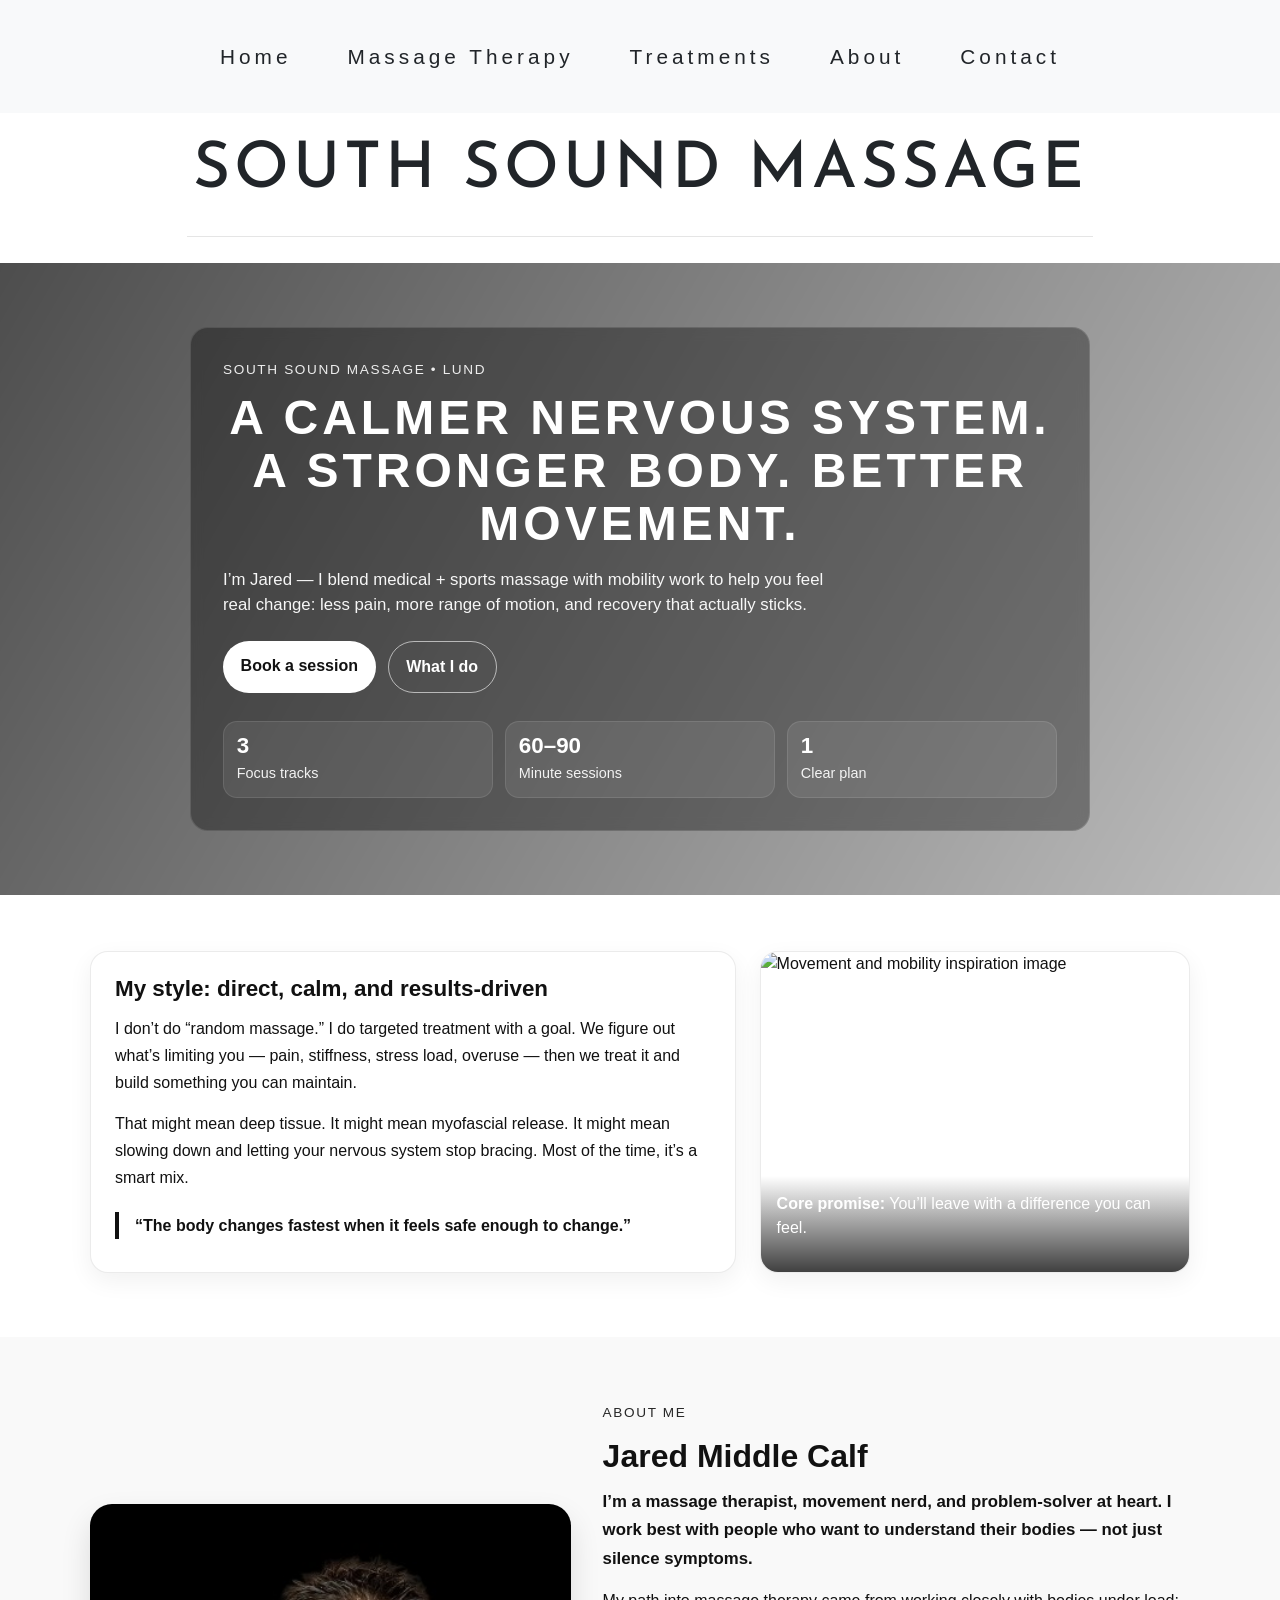
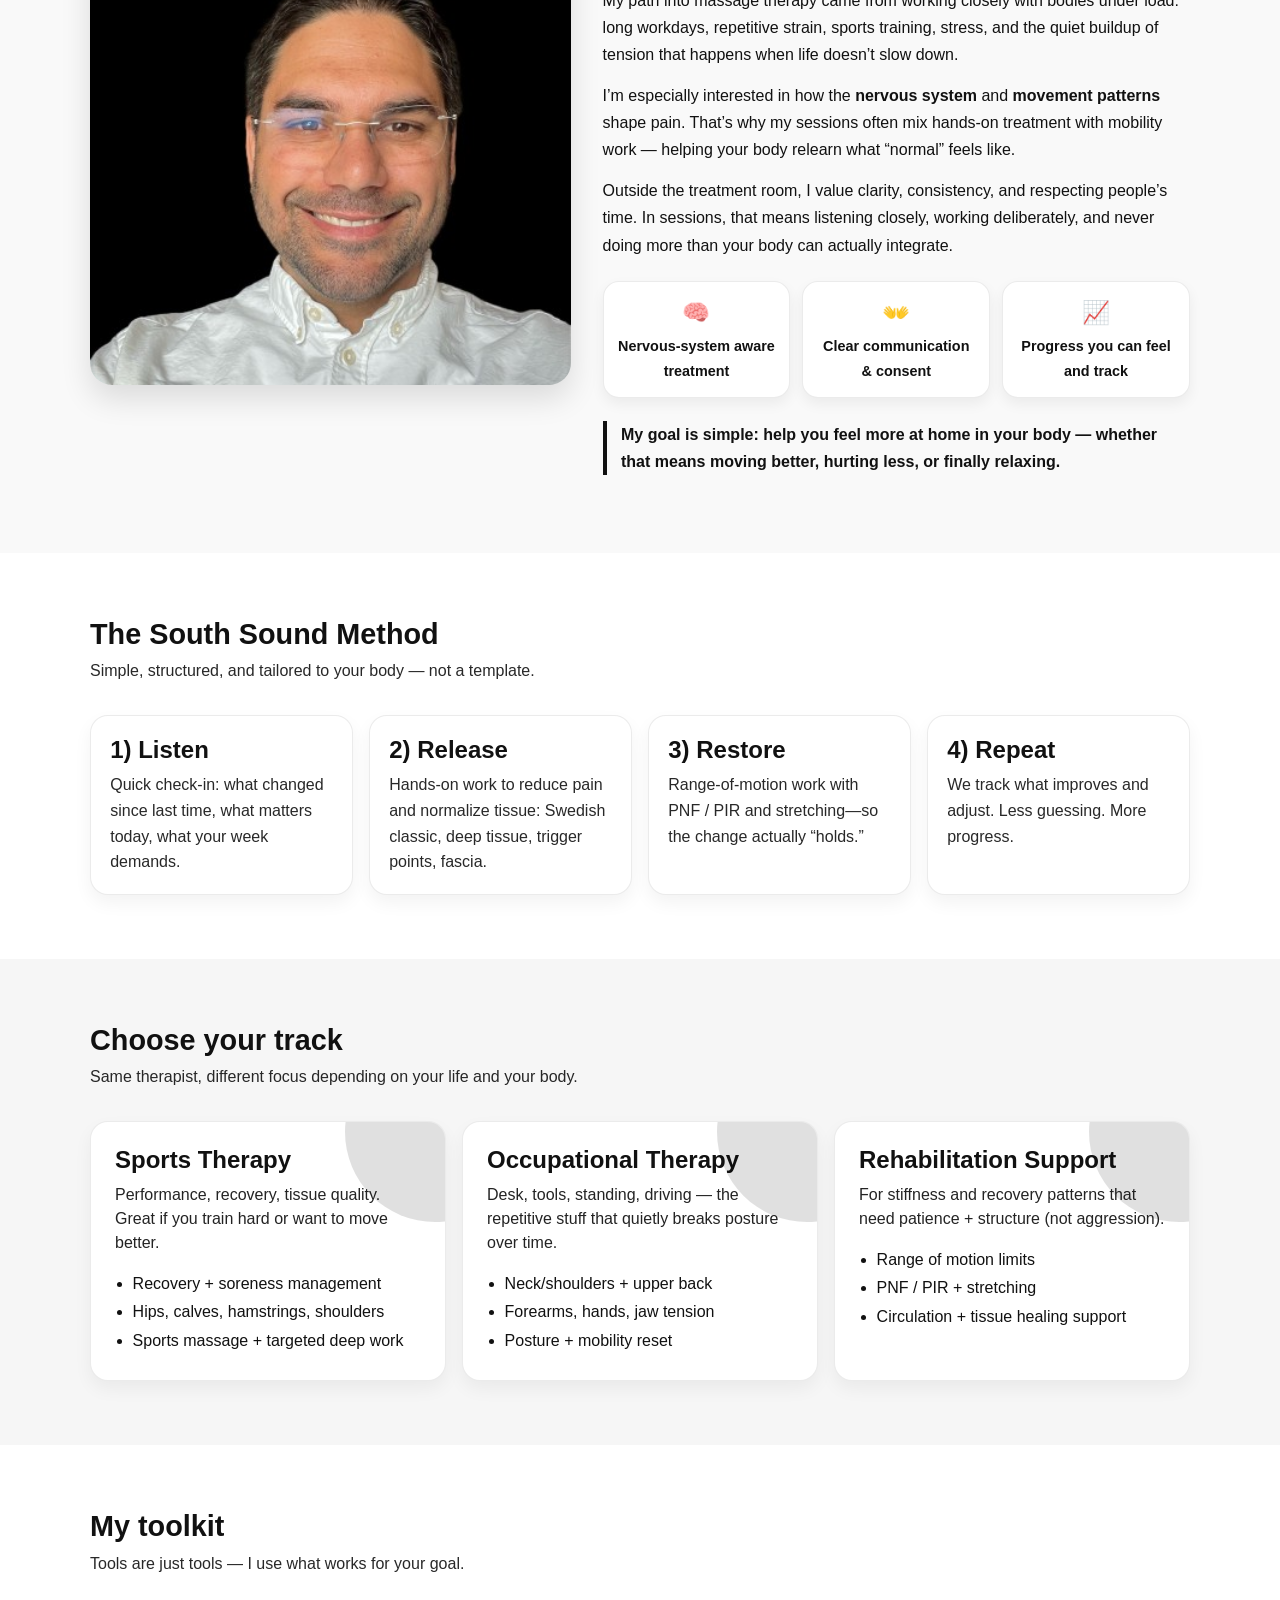
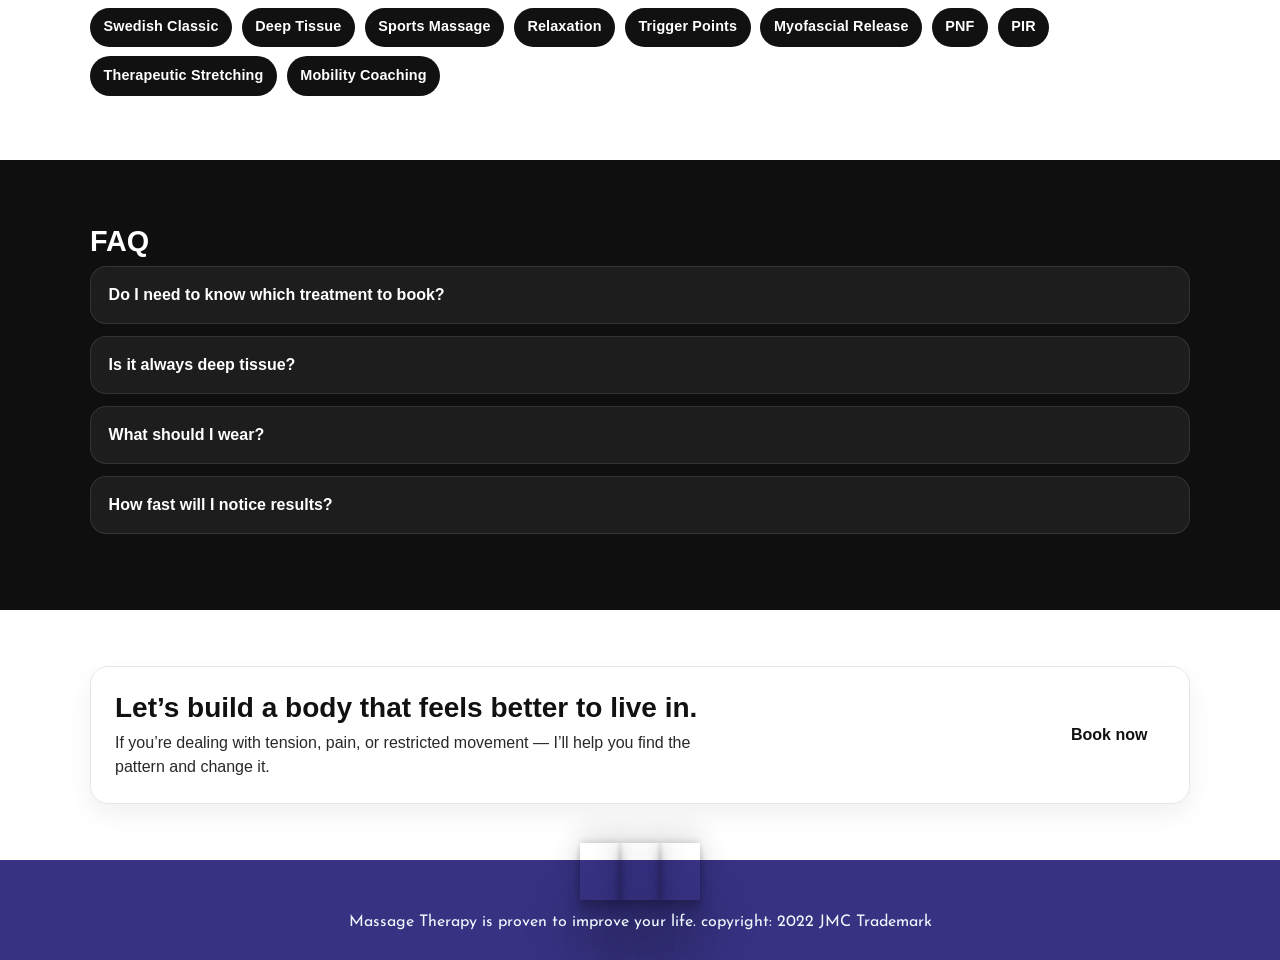
==== about.html @ 2d708f9a "about page update" ====
<!DOCTYPE html>
<html lang="en">
    <head>
        <meta charset="UTF-8" />
        <meta name="viewport" content="width=device-width, initial-scale=1.0" />
        <meta name="description" content="Massage Therapy for Solid Gym Massage" />
        <meta name="keyowrds" content="massage therapy, lund, massage, sports massage, southsoundmassage" />

        <title>About | South Sound Massage</title>

        <link rel="stylesheet" href="assets/css/style.css" />
        <!-- ✅ About page CSS (new) -->
        <link rel="stylesheet" href="assets/css/about.css" />

        <link rel="stylesheet" href="https://maxcdn.bootstrapcdn.com/bootstrap/4.0.0/css/bootstrap.min.css" 
        integrity="sha384-Gn5384xqQ1aoWXA+058RXPxPg6fy4IWvTNh0E263XmFcJlSAwiGgFAW/dAiS6JXm" 
        crossorigin="anonymous">

        <!-- Standard Favicon -->
        <link rel="icon" type="image/x-icon" href="assets/icon/favicon.ico">

        <!-- For PNG format -->
        <link rel="icon" type="image/png" sizes="16x16" href="path/to/favicon-16x16.png">
        <link rel="icon" type="image/png" sizes="32x32" href="path/to/favicon-32x32.png">
        <link rel="icon" type="image/png" sizes="96x96" href="path/to/favicon-96x96.png">

        <!-- Apple Touch Icon for iOS devices -->
        <link rel="apple-touch-icon" sizes="180x180" href="path/to/apple-touch-icon.png">
    </head>

    <body>
        <header>
            <!-- Bootstrap navbar -->
            <nav class="navbar navbar-expand-lg navbar-light bg-light">
                <button class="navbar-toggler" type="button" data-toggle="collapse" data-target="#navbarNav" 
                        aria-controls="navbarNav" aria-expanded="false" aria-label="Toggle navigation">
                    <span class="navbar-toggler-icon"></span>
                </button>
                <div class="collapse navbar-collapse justify-content-center" id="navbarNav">
                    <ul class="navbar-nav">
                        <li class="nav-item">
                            <a class="nav-link custom-font-size" href="index.html" aria-label="To the main page.">Home</a>
                        </li>
                        <li class="nav-item">
                            <a class="nav-link custom-font-size" href="massage-therapy.html" aria-label="Brief Definition of what Massage Therapy is.">Massage Therapy</a>
                        </li>
                        <li class="nav-item">
                            <a class="nav-link custom-font-size" href="treatments-header.html" aria-label="What types of Treatments">Treatments</a>
                        </li>
                        <li class="nav-item">
                            <a class="nav-link custom-font-size" href="about.html" aria-label="About South Sound Massage">About</a>
                        </li>
                        <li class="nav-item">
                            <a class="nav-link custom-font-size" href="contact.html" aria-label="Sign Up for a massage">Contact</a>
                        </li>
                    </ul>
                </div>
            </nav>

            <!--<a href="index.html" aria-label="Massage at Solid gym Logo with link to the main page.">-->
                <h1 id="logo">South Sound Massage</h1>
                <hr>
            </a>
        </header>

        <!-- ABOUT PAGE CONTENT (header + footer unchanged) -->
        <main class="about">

            <!-- HERO / INTRO -->
            <section class="about-hero">
                <div class="about-hero__bg" aria-hidden="true"></div>

                <div class="about-hero__content">
                    <p class="about-kicker">South Sound Massage • Lund</p>
                    <h2 class="about-title">A calmer nervous system. A stronger body. Better movement.</h2>
                    <p class="about-subtitle">
                        I’m Jared — I blend medical + sports massage with mobility work to help you feel real change:
                        less pain, more range of motion, and recovery that actually sticks.
                    </p>

                    <div class="about-hero__actions">
                        <a class="about-btn about-btn--primary" href="contact.html" aria-label="Book a massage">Book a session</a>
                        <a class="about-btn about-btn--ghost" href="massage-therapy.html" aria-label="Read about massage therapy">What I do</a>
                    </div>

                    <div class="about-stats" role="list" aria-label="Highlights">
                        <div class="about-stat" role="listitem">
                            <span class="about-stat__num">3</span>
                            <span class="about-stat__label">Focus tracks</span>
                        </div>
                        <div class="about-stat" role="listitem">
                            <span class="about-stat__num">60–90</span>
                            <span class="about-stat__label">Minute sessions</span>
                        </div>
                        <div class="about-stat" role="listitem">
                            <span class="about-stat__num">1</span>
                            <span class="about-stat__label">Clear plan</span>
                        </div>
                    </div>
                </div>
            </section>

            <!-- SECTION: STORY -->
            <section class="about-section about-section--story">
                <div class="about-container">
                    <div class="about-grid">
                        <div class="about-card about-card--story">
                            <h3>My style: direct, calm, and results-driven</h3>
                            <p>
                                I don’t do “random massage.” I do targeted treatment with a goal.
                                We figure out what’s limiting you — pain, stiffness, stress load, overuse —
                                then we treat it and build something you can maintain.
                            </p>
                            <p>
                                That might mean deep tissue. It might mean myofascial release. It might mean slowing down
                                and letting your nervous system stop bracing. Most of the time, it’s a smart mix.
                            </p>
                            <p class="about-quote">
                                “The body changes fastest when it feels safe enough to change.”
                            </p>
                        </div>

                        <div class="about-card about-card--image">
                            <img src="assets/images/movement3.jpg" alt="Movement and mobility inspiration image" />
                            <div class="about-card__overlay">
                                <p><strong>Core promise:</strong> You’ll leave with a difference you can feel.</p>
                            </div>
                        </div>
                    </div>
                </div>
            </section>

            <!-- ✅ SECTION: ABOUT JARED (ADDED) -->
            <section class="about-section about-section--jared">
                <div class="about-container">
                    <div class="jared">
                        <div class="jared-image">
                            <!-- Swap this for a real portrait when ready -->
                            <img src="assets/images/blckbackgroundJared.jpeg" alt="Portrait of Jared Middle Calf, massage therapist" />
                        </div>

                        <div class="jared-content">
                            <p class="about-kicker">About me</p>
                            <h3>Jared Middle Calf</h3>

                            <p class="jared-intro">
                                I’m a massage therapist, movement nerd, and problem-solver at heart.
                                I work best with people who want to understand their bodies — not just silence symptoms.
                            </p>

                            <p>
                                My path into massage therapy came from working closely with bodies under load:
                                long workdays, repetitive strain, sports training, stress, and the quiet buildup of tension
                                that happens when life doesn’t slow down.
                            </p>

                            <p>
                                I’m especially interested in how the <strong>nervous system</strong> and
                                <strong>movement patterns</strong> shape pain. That’s why my sessions often mix
                                hands-on treatment with mobility work — helping your body relearn what “normal” feels like.
                            </p>

                            <p>
                                Outside the treatment room, I value clarity, consistency, and respecting people’s time.
                                In sessions, that means listening closely, working deliberately, and never doing more
                                than your body can actually integrate.
                            </p>

                            <div class="jared-values">
                                <div class="jared-value">
                                    <span>🧠</span>
                                    <p>Nervous-system aware treatment</p>
                                </div>
                                <div class="jared-value">
                                    <span>👐</span>
                                    <p>Clear communication & consent</p>
                                </div>
                                <div class="jared-value">
                                    <span>📈</span>
                                    <p>Progress you can feel and track</p>
                                </div>
                            </div>

                            <p class="jared-signoff">
                                My goal is simple: help you feel more at home in your body —
                                whether that means moving better, hurting less, or finally relaxing.
                            </p>
                        </div>
                    </div>
                </div>
            </section>

            <!-- SECTION: THE METHOD (cards) -->
            <section class="about-section">
                <div class="about-container">
                    <h3 class="about-heading">The South Sound Method</h3>
                    <p class="about-lead">
                        Simple, structured, and tailored to your body — not a template.
                    </p>

                    <div class="method">
                        <article class="method-card">
                            <h4>1) Listen</h4>
                            <p>Quick check-in: what changed since last time, what matters today, what your week demands.</p>
                        </article>

                        <article class="method-card">
                            <h4>2) Release</h4>
                            <p>Hands-on work to reduce pain and normalize tissue: Swedish classic, deep tissue, trigger points, fascia.</p>
                        </article>

                        <article class="method-card">
                            <h4>3) Restore</h4>
                            <p>Range-of-motion work with PNF / PIR and stretching—so the change actually “holds.”</p>
                        </article>

                        <article class="method-card">
                            <h4>4) Repeat</h4>
                            <p>We track what improves and adjust. Less guessing. More progress.</p>
                        </article>
                    </div>
                </div>
            </section>

            <!-- SECTION: 3 TRACKS (creative split layout) -->
            <section class="about-section about-section--tracks">
                <div class="about-container">
                    <h3 class="about-heading">Choose your track</h3>
                    <p class="about-lead">Same therapist, different focus depending on your life and your body.</p>

                    <div class="tracks">
                        <article class="track track--sport">
                            <h4>Sports Therapy</h4>
                            <p>Performance, recovery, tissue quality. Great if you train hard or want to move better.</p>
                            <ul>
                                <li>Recovery + soreness management</li>
                                <li>Hips, calves, hamstrings, shoulders</li>
                                <li>Sports massage + targeted deep work</li>
                            </ul>
                        </article>

                        <article class="track track--work">
                            <h4>Occupational Therapy</h4>
                            <p>Desk, tools, standing, driving — the repetitive stuff that quietly breaks posture over time.</p>
                            <ul>
                                <li>Neck/shoulders + upper back</li>
                                <li>Forearms, hands, jaw tension</li>
                                <li>Posture + mobility reset</li>
                            </ul>
                        </article>

                        <article class="track track--rehab">
                            <h4>Rehabilitation Support</h4>
                            <p>For stiffness and recovery patterns that need patience + structure (not aggression).</p>
                            <ul>
                                <li>Range of motion limits</li>
                                <li>PNF / PIR + stretching</li>
                                <li>Circulation + tissue healing support</li>
                            </ul>
                        </article>
                    </div>
                </div>
            </section>

            <!-- SECTION: “TOOLBELT” (chips) -->
            <section class="about-section">
                <div class="about-container">
                    <h3 class="about-heading">My toolkit</h3>
                    <p class="about-lead">Tools are just tools — I use what works for your goal.</p>

                    <div class="chips" aria-label="Technique list">
                        <span class="chip">Swedish Classic</span>
                        <span class="chip">Deep Tissue</span>
                        <span class="chip">Sports Massage</span>
                        <span class="chip">Relaxation</span>
                        <span class="chip">Trigger Points</span>
                        <span class="chip">Myofascial Release</span>
                        <span class="chip">PNF</span>
                        <span class="chip">PIR</span>
                        <span class="chip">Therapeutic Stretching</span>
                        <span class="chip">Mobility Coaching</span>
                    </div>
                </div>
            </section>

            <!-- SECTION: FAQ (accordion-lite without JS) -->
            <section class="about-section about-section--faq">
                <div class="about-container">
                    <h3 class="about-heading">FAQ</h3>

                    <details class="faq">
                        <summary>Do I need to know which treatment to book?</summary>
                        <p>Nope. Book the time you want. We decide the style after a quick check-in.</p>
                    </details>

                    <details class="faq">
                        <summary>Is it always deep tissue?</summary>
                        <p>
                            Not at all. Sometimes deep work is perfect — other times it fights your nervous system.
                            I choose the level that creates change without leaving you wrecked.
                        </p>
                    </details>

                    <details class="faq">
                        <summary>What should I wear?</summary>
                        <p>
                            Wear what’s comfortable. For sports-focused sessions, flexible clothing can help if we do
                            movement work. Otherwise, we’ll adapt.
                        </p>
                    </details>

                    <details class="faq">
                        <summary>How fast will I notice results?</summary>
                        <p>
                            Many clients feel a difference after session one. Long-term patterns usually respond best
                            with a short series (weekly or every other week) then maintenance.
                        </p>
                    </details>
                </div>
            </section>

            <!-- CTA -->
            <section class="about-cta">
                <div class="about-container about-cta__inner">
                    <div>
                        <h3>Let’s build a body that feels better to live in.</h3>
                        <p>
                            If you’re dealing with tension, pain, or restricted movement — I’ll help you find the pattern
                            and change it.
                        </p>
                    </div>
                    <a class="about-btn about-btn--primary" href="contact.html" aria-label="Book a massage">Book now</a>
                </div>
            </section>

        </main>
        <!-- END ABOUT PAGE CONTENT -->

        <!-- footer will contain social media links -->
        <footer>
            <ul class="social-network-icons">
                <li>
                    <a href="https://www.facebook.com/SouthSoundMassage" target="_blank" rel="noopener" aria-label="Visit our Facebook page"><i class="fa-brands fa-facebook-square"></i></a>
                </li>
                <li>
                    <a href="contact.html" target="_blank" rel="noopener" aria-label="Visit our contact page"><i class="fa-solid fa-mobile"></i></a>
                </li>
                <li>
                    <a href="index.html" aria-label="To the main page."><i class="fa-solid fa-house"></i></a>
                </li>
            </ul>

            <div id="copyright">
                <p>
                   Massage Therapy is proven to improve your life. copyright: 2022 JMC Trademark
                </p>
            </div>
        </footer>

        <script type="text/javascript" src="assets/JS/app.js"></script>
        <!-- font awesome script -->
        <script src="https://kit.fontawesome.com/cd08493386.js" crossorigin="anonymous"></script>

        <!-- Bootstrap JavaScript, jQuery, and Popper.js -->
        <script src="https://code.jquery.com/jquery-3.2.1.slim.min.js" 
        integrity="sha384-KJ3o2DKtIkvYIK3UENzmM7KCkRr/rE9/Qpg6aAZGJwFDMVNA/GpGFF93hXpG5KkN" 
        crossorigin="anonymous"></script>
        <script src="https://cdnjs.cloudflare.com/ajax/libs/popper.js/1.11.0/umd/popper.min.js" 
        integrity="sha384-D9/mcJStnN7VF7vKNV6Tx6R8TFs9kZk5g60Fuj2jvXvw+gtpGfl7mfW8PBBVbPp7" 
        crossorigin="anonymous"></script>
        <script src="https://maxcdn.bootstrapcdn.com/bootstrap/4.0.0/js/bootstrap.min.js" 
        integrity="sha384-JZR6Spejh4U02d8jOt6vLEHfe/JQGiRRSQQxSfFWpi1MquVdAyjUar5+76PVCmYl" 
        crossorigin="anonymous"></script>
    </body>
</html>
---- assets/css/style.css ----
@import url("https://fonts.googleapis.com/css2?family=Cardo&family=Josefin+Sans&display=swap");

* {
    margin: 0;
    padding: 0;
    border: none;
}

html,
body {
    height: 100%;
}

a {
    text-decoration: none;
    color: #2b2a2a;
}

/* Main Navbar Styling */
#nav,
.navbar-nav {
    font-size: 1.3rem !important; /* Larger font size for nav links */
    letter-spacing: 4px !important;
    margin: 5px auto !important;
    text-align: center !important;
}

#nav li,
.navbar-nav .nav-item {
    display: inline-block !important;
    padding: 20px !important;
    position: relative !important;
}

#nav a,
.navbar-nav .nav-link {
    text-decoration: none !important; /* Remove underline */
    color: inherit !important; /* Ensure links inherit the default color */
    transition: color 0.3s ease, transform 0.3s ease !important; /* Adds smooth hover effect */
}

/* Hover Effect */
#nav a:hover,
.navbar-nav .nav-link:hover {
    color: #fecb67 !important; /* Change text color on hover */
    transform: scale(1.178) !important; /* Increase size slightly on hover */
    text-decoration: none;
}

/* Center Navbar Items */
.navbar-nav {
    display: flex !important;
    justify-content: center !important; /* Center nav items horizontally */
}


/* Hover Effect */
#nav a:hover {
    color: #0051ff; /* Change text color on hover */
    transform: scale(1.1); /* Increase size slightly on hover */
    text-decoration: none !important;
}

/* Bootstrap Overrides */
.navbar-nav {
    text-align: center;
    justify-content: center; /* Center nav items horizontally */
}



img {
    max-width: 100%;
    max-height: 100%;
    display: block;
    box-shadow: rgba(0, 0, 0, 0.25) 0px 54px 55px, rgba(0, 0, 0, 0.12) 0px -12px 30px, rgba(0, 0, 0, 0.12) 0px 4px 6px, rgba(0, 0, 0, 0.17) 0px 12px 13px, rgba(0, 0, 0, 0.09) 0px -3px 5px;
}

body {
    font-family: "Josefin Sans", sans-serif;
    font-weight: 400;
    color: #3a3a3a;
}

/*heading and logo*/

header {
    width: 100%;
}

h1 {
    font-family: "Josefin Sans", sans-serif;
    text-transform: uppercase;
    letter-spacing: 4px;
    color: #2b2a2a;
    font-size: 1rem;
}

h2 {
    font-family: "Josefin Sans", sans-serif;
    font-size: 2rem;
    text-decoration: underline;
    text-transform: uppercase;
    letter-spacing: 4px;
    color: #ffffff;
    text-align: center;
    text-decoration: none;
}

#logo {
    font-family: "Josefin Sans", sans-serif;
    text-align: center;
    font-size: 4rem;
    padding: 10px;
    margin: 10px;
    text-decoration: none;
}

.active {
    border-bottom: 2px solid #1a237e;
}
/* Hero Image */

.hero-image {
    width: 100%;
    margin: 0 auto;
    max-width: 100%;
    max-height: 100%;
    display: block;
    transition: transform 1600ms ease-in-out;
    box-shadow: rgba(0, 0, 0, 0.25) 0px 54px 55px, rgba(0, 0, 0, 0.12) 0px -12px 30px, rgba(0, 0, 0, 0.12) 0px 4px 6px, rgba(0, 0, 0, 0.17) 0px 12px 13px, rgba(0, 0, 0, 0.09) 0px -3px 5px;
}

.hero-image:hover {
    transform: scale(1.1); /* Slightly zoom in */
}

/*massaage Therapy Section */

#massage-therapy {
    margin: 0 auto;
    padding: 40px 0;
    width: 90%;
    text-align: center;
}

#massage-therapy>h2 {
    font-size: 1.5rem;
    padding: 10px;
    text-decoration: none;
}

#massage-therapy>p {
    font-family: "Josefin Sans", sans-serif;
    font-size: 1.2rem;
}

hr {
    border-top: 2px solid;
    width: 70%;
    margin: auto;
    padding: 5px;
}

/* divider image*/

#divider {
    background: url("../images/resizedmalemassage.jpeg") no-repeat center center;
    box-shadow: rgba(0, 0, 0, 0.25) 0px 54px 55px, rgba(0, 0, 0, 0.12) 0px -12px 30px, rgba(0, 0, 0, 0.12) 0px 4px 6px, rgba(0, 0, 0, 0.17) 0px 12px 13px, rgba(0, 0, 0, 0.09) 0px -3px 5px;
    height: 480px;
    width: 100%;
    background-size: cover; /* Ensure the background image covers the section */
    position: relative;
    display: flex;
    justify-content: center; /* Center content horizontally */
    align-items: center; /* Center content vertically */
    transition: transform 0.5s ease; /* Add transition for smooth effect */
    
}

#additional-information {
    height: 300px;
    color: black;
    font-size: 1.6rem;
}

#additional-information:active {
    color: black;
}

#cover-text {
    font-family: "Josefin Sans", sans-serif;
    font-size: 1.5rem; /* Increased font size for better visibility */
    font-weight: 600;
    letter-spacing: 1px;
    text-align: center;
    width: 80%; /* Set a width that allows the text to breathe */
    max-width: 600px; /* Limit max width for larger screens */
    background-color: rgba(0, 0, 0, 0.5); /* Dark transparent background */
    color: rgb(255, 255, 255); /* White text color for contrast */
    padding: 20px;
    border-radius: 5px; /* Slightly rounded corners */
    position: relative;
    overflow: hidden; /* Hide overflow */
    transition: opacity 0.5s ease-in-out; /* Add transition for opacity */
}

.additional-info {
    display: none; /* Hide additional info by default */
}

#cover-text:hover {
    opacity: 70; /* Fade out the cover text */
    z-index: 10;
}

#cover-text:hover .additional-info {
    display: block; /* Show additional info on hover */
    opacity: 1; /* Ensure the additional info is fully visible */
    animation: fadeIn 1s ease-in-out; /* Optional: Add a fade-in effect */
}

@keyframes fadeIn {
    from {
        opacity: 0;
    }
    to {
        opacity: 1;
    }
}

/* Ensure h2 is visible and styled correctly */
#cover-text h2 {
    margin-bottom: 10px;
}

/* Optionally adjust the hover effect for the h2 */
#cover-text:hover h2 {
    display: none; /* Hide the h2 on hover */
}


#cover-text ul {
    list-style-type: none; /* Remove default list styling */
    padding: 0; /* Remove padding */
}

#cover-text ul li {
    padding: 5px;
    font-size: 1rem; /* Adjust size for list items */
    margin: 5px 0; /* Space out list items */
}

/*treatment section*/

.therapy-title {
    text-align: center;
    font-size: 3rem;

}
.treatments-item .therapy-title {
    white-space: nowrap; /* Prevent wrapping */
    overflow: hidden;
    text-overflow: ellipsis; /* Optional: Adds ellipsis for overflow */
    font-size: 2rem; /* Default font size for larger screens */
    text-align: center;
    margin-bottom: 10px;
}

#treatments-header {
    width: 100%;
    font-size: 3rem;
    text-align: center;
    margin-top: 60px;
    padding: 1%;
    color: rgb(0, 0, 0); /* White text color for contrast */
    font-family: "Josefin Sans";
}

#treatments {
    display: flex;
    flex-direction: row;
    justify-content: space-between;
    text-align: left;
    font-family: "Cardo", sans-serif;
    padding: 20px;
    flex-wrap: wrap; /* Allow wrapping for smaller screens */
    
}

.treatments-item {
    margin: 20px;
    flex: 1 1 30%; /* Allow items to take up 30% of available space and wrap */
    min-width: 250px; /* Minimum width to maintain consistency */
    max-width: 33%; /* Max width for larger screens */
    display: flex;
    flex-direction: column;
    justify-content: space-between;

}

.treatments-item>p {
    font-size: 1rem;
}

.treatments-item li {
    font-size: 1rem;
}

.treatments-item ul {
    font-size: 1rem;
}

.treatment-images {
    margin-top: 15px;
    display: flex;
    flex-wrap: wrap;
    gap: 0;
    background-color: #a24949;
    width: 275px !important;
    height: 175px !important;
}

.treatment-images img {
    margin-top: 15px;
    display: block !important;
    width: 275px !important;
    height: 275px !important;
    padding: 0 !important;
    margin: 0 !important;
    border: 0 !important;
    object-fit: fit;
    box-shadow: rgba(0, 0, 0, 0.25) 0px 54px 55px, rgba(0, 0, 0, 0.12) 0px -12px 30px, rgba(0, 0, 0, 0.12) 0px 4px 6px, rgba(0, 0, 0, 0.17) 0px 12px 13px, rgba(0, 0, 0, 0.09) 0px -3px 5px;
}
/*footer*/
footer {
    width: 100%;
    background-color: rgb(55, 50, 129);
}

#copyright {
    color: aliceblue;
    font-family: "Josefin sans", Arial, Helvetica, sans-serif;
    text-align: center;
    padding: 10px;
}

/*social-network-icons*/

.social-network-icons {
    text-align: center;
}

.social-network-icons li {
    display: inline;
    list-style: none;
    transition: transform 1600ms ease-in-out;
}

.social-network-icons li:hover {
    list-style: none;
    opacity: 0.8;
    text-decoration: none;
    border-bottom: 0;
    transform: scale(1.1); /* Slightly zoom in */
}

.social-network-icons i {
    font-size: 1rem;
    color: #ffff;
    padding: 20px;
    box-shadow: rgba(0, 0, 0, 0.25) 0px 54px 55px, rgba(0, 0, 0, 0.12) 0px -12px 30px, rgba(0, 0, 0, 0.12) 0px 4px 6px, rgba(0, 0, 0, 0.17) 0px 12px 13px, rgba(0, 0, 0, 0.09) 0px -3px 5px;
    
}
/* Sign-Up here Form */

/*form top image*/
#form-top-image {
    width: 90%;
    margin: 0 auto;
    max-width: 100%;
    max-height: 100%;
    display: block;
}

/*input[type="text"],
.input-field {
    width: 100%;
    max-width: 100%;
    padding: 12px 20px;
    margin: 8px 0;
    border: 1px solid #ccc;
    border-radius: 4px;
    box-sizing: border-box;
    box-shadow: 5px 10px #888888;
    display: block;
}*/

#form-container {
    width: 50%;
    margin: 0 auto;
    margin-top: 90px;
    border-radius: 10px;
    margin-top: 20px;
    margin-bottom: 20px;
    box-shadow: rgba(50, 50, 93, 0.25) 0px 30px 60px -12px inset, rgba(0, 0, 0, 0.3) 0px 18px 36px -18px inset;
    padding: 60px;
    
}

.contact-form>h2 {
    font-family: Cardo, sans-serif;
    text-decoration: underline;
    text-align: center;
    font-size: 2rem;
    padding: 20px;
}

.contact-form p {
    font-family: Cardo, sans-serif;
    font-size: 1.3rem;
    text-align: center;
}
/* Styling for the contact info section */
.contact-info {
    padding: 20px;
    border-radius: 8px; /* Rounded corners */
    box-shadow: 0px 4px 10px rgba(0, 0, 0, 0.1); /* Light shadow for depth */
    width: 100%;
    max-width: 600px; /* Limit width for better layout */
    margin: 20px auto; /* Center the section */
    text-align: center;
}

.contact-info h4 {
    font-family: "Josefin Sans", sans-serif;
    font-size: 1.6rem;
    text-transform: uppercase;
    text-align: center;
    color: #333;
    margin-bottom: 20px;
    letter-spacing: 2px; /* Space out letters for a clean look */
}

.contact-info ul {
    list-style-type: none; /* Remove bullet points */
    padding: 0;
    margin: 0;
}

.contact-info ul li {
    font-size: 1.1rem;
    line-height: 1.6;
    color: #555; /* Darker text color for readability */
    margin-bottom: 10px;
}

.contact-info a {
    color: #0051ff; /* Blue color for email link */
    text-decoration: none; /* Remove underline */
    transition: color 0.3s ease;
}

.contact-info :hover {
    color: #0033cc; /* Darker blue on hover */
}

/*.input-field:active {
    background-color: #534bae;
    color: black;
}

input[type="submit"] {
    padding: 12px 40px;
    margin-top: 10px;
    outline: none;
    color: #2b2a2a;
    font-size: 15px;
    border-radius: 8px;
    text-align: center;
    position: relative;
    overflow: hidden;
    cursor: pointer;
    box-shadow: 5px 10px #888888;
}*/

/* map*/

.mapouter {
    position: relative;
    text-align: center;
    height: 150px;
    width: 100%;
}

#gmap {
    width: 100%;

}

.gmap_canvas {
    overflow: hidden;
    background: none !important;
    height: 150px;
    width: 100%;
    margin: auto;
}
/* Custom styles for the Google Form iframe */
.google-form-container {
    text-align: center; /* Centers the form */
    margin-top: 20px;    /* Adds space above the iframe */
    margin-bottom: 5px; /* Adds space below the iframe */
}

/* Make sure the iframe is responsive and fits well */
.google-form-container iframe {
    width: 100%;    /* Make it responsive */
    max-width: 640px; /* Limit the max width */
    height: 1165px;   /* Adjust height if necessary */
    border: none;    /* Remove default border */
}

/* Media Queries for screens under 1200px*/

@media screen and (max-width: 1200px) {
    #divider {
        height: 300px;
    }
}

/* Media Queries for screens under 950px*/

@media screen and (max-width: 950px) {
    #nav {
        clear: left;
    }

    #divider {
        height: 300px;
    }

    #form-container {
        padding: 10px;
        width: 80%;
    }

}

/* Media Queries for screens under 850px*/

@media screen and (max-width: 850px) {
    #logo {
        clear: both;
        padding: 20px;
        margin: 5px;

        font-size: 2rem;
    }

    #treatments {
        justify-content: space-between;
        display: flex;
        justify-content: center;
        flex-direction: column;
        margin: 10px;
    }

    #divider {
        height: 325px;
    }

}

/* Media Queries for screens under 600px*/

@media screen and (max-width: 600px) {
    #form-container {
        padding: 10px;
        width: 90%;
    }

    #logo {
        clear: both;
        padding: 20px;
        margin-top: 5px;
        font-size: 1.5rem;
    }

    #cover-text {
        align-self: center;
        top: 10px;
    }

    #divider {
        height: 325px;
    }

    .treatment-images {
        margin-top: 25px;
    }
    .circle-container {
        height: 15vh; /* Full viewport height for centering */
    }
}

/* Media Queries for screens under 430px*/

@media screen and (max-width: 430px) {
    #form-container {
        padding: 10px;
        width: 90%;
    }

    #divider {
        height: 150px;
    }

    #logo {
        clear: both;
        padding: 20px;
        margin-top: 5px;
        font-size: 1.5rem;
        float: left;
    }

    #cover-text {
       background-color: #2b2a2a;
    }

    #nav {
        font-size: 1rem;
    }

    .treatment-images {
        width: 80vw;
        text-align: center;
    }

    #treatments {
        padding: 20px 5px 20px 5px;
    }
}

/* For responsiveness, at screen sizes below 850px, stack the images vertically */
@media screen and (max-width: 850px) {
    #treatments {
        flex-direction: column;
        justify-content: center;
        align-items: center;
    }

    .treatments-item {
        max-width: 100%; /* Ensure full width for smaller screens */
        margin: 10px 0 4 2;
    }
}

@media screen and (max-width: 600px) {
    #cover-text {
        font-size: 1.2rem; /* Smaller font size for smaller screens */
        width: 90%; /* Make it wider on smaller screens */
    }

    #cover-text h2 {
        font-size: 1.5rem; /* Smaller heading */
    }
}

@media (max-width: 768px) {
    .treatments-item .therapy-title {
        font-size: 1.75rem; /* Slightly smaller font size on medium screens */
    }
}

@media (max-width: 480px) {
    .treatments-item .therapy-title {
        font-size: 1.5rem; /* Further reduce font size on small screens */
    }
}

@media (max-width: 320px) {
    .treatments-item .therapy-title {
        font-size: 1.25rem; /* Smallest font size for very small screens */
    }
}

/* Responsive adjustments */
@media (max-width: 768px) {
    .contact-info {
        padding: 15px; /* Reduce padding for smaller screens */
        max-width: 90%; /* Allow more space on smaller screens */
    }

    .contact-info h4 {
        font-size: 1.4rem; /* Slightly smaller heading */
    }

    .contact-info ul li {
        font-size: 1rem; /* Slightly smaller text for readability */
    }
    .circle-container {
        height: 15vh; /* Full viewport height for centering */
    }
}

@media (max-width: 480px) {
    .contact-info {
        padding: 10px; /* Further reduce padding for very small screens */
        max-width: 95%; /* Max width of 95% on very small screens */
    }

    .contact-info h4 {
        font-size: 1.2rem; /* Make heading even smaller */
    }

    .contact-info ul li {
        font-size: 0.9rem; /* Reduce list item font size */
    }

    .contact-info a {
        font-size: 0.9rem; /* Make the email link slightly smaller */
    }
    .circle-container {
        height: 15vh; /* Full viewport height for centering */
    }
}

/*Circle div*/

.circle-container {
    display: flex;
    justify-content: center;
    align-items: center;
    width: 100%;
    display: flex;
    flex: column;
    margin-top: 10%;
}

.circle-container-text {
    font-size: 5vw; /* Responsive font size */
    text-align: center;
    color: #281f1f;
}

.circle {
    width: 25vw;
    height: 25vw;
    max-width: 400px;
    max-height: 400px;
    background: linear-gradient(#f00202 0%, #bd0404 10%, #7d0404 50%, #4a0202 100%);
    border-radius: 50%;
    display: flex;
    justify-content: center;
    align-items: center;
    position: relative;
    color: #ffffff;
    font-size: 1.5vw;
}

.circle::before {
    content: "";
    width: 90%;
    height: 90%;
    background: linear-gradient(#f06060 0%, #a30505 60%, #4d0202 100%);
    border-radius: 50%;
    filter: blur(5px);
    position: absolute;
    z-index: -1;
}

.circle::after {
    content: '';
    position: absolute;
    width: 100%;
    height: 60px;
    background: rgba(0, 0, 0, 0.6);
    bottom: -30px;
    filter: blur(10px);
    z-index: -2;
}
@media (max-width: 400px) {
    .circle-container {
        display: absolut;
    }
}
/*about

/* ===========================
   About Page (assets/css/about.css)
   Keep header/footer styling in your main style.css
   =========================== */

.about {
  font-family: inherit;
  color: #111;
}

/* Containers */
.about-container {
  width: min(1100px, 92%);
  margin: 0 auto;
}

/* Hero */
.about-hero {
  position: relative;
  overflow: hidden;
  min-height: 70vh;
  display: grid;
  place-items: center;
  padding: 4rem 0;
}

.about-hero__bg {
  position: absolute;
  inset: 0;
  background:
    linear-gradient(120deg, rgba(0,0,0,0.70), rgba(0,0,0,0.25)),
    url("../images/movement3.jpg") center/cover no-repeat;
  filter: saturate(1.1);
  transform: scale(1.02);
}

.about-hero__content {
  position: relative;
  width: min(900px, 92%);
  color: #fff;
  text-align: left;
  padding: 2rem;
  border-radius: 18px;
  background: rgba(0,0,0,0.35);
  backdrop-filter: blur(6px);
  border: 1px solid rgba(255,255,255,0.12);
}

.about-kicker {
  letter-spacing: 0.12em;
  text-transform: uppercase;
  font-size: 0.85rem;
  margin: 0 0 0.75rem;
  opacity: 0.9;
}

.about-title {
  font-size: clamp(2rem, 4vw, 3rem);
  margin: 0 0 1rem;
  line-height: 1.1;
  font-weight: 800;
}

.about-subtitle {
  font-size: 1.05rem;
  max-width: 65ch;
  margin: 0 0 1.5rem;
  opacity: 0.95;
}

.about-hero__actions {
  display: flex;
  flex-wrap: wrap;
  gap: 0.75rem;
  margin-bottom: 1.75rem;
}

.about-btn {
  display: inline-block;
  padding: 0.8rem 1.1rem;
  border-radius: 999px;
  text-decoration: none;
  font-weight: 700;
  transition: transform 140ms ease, opacity 140ms ease;
}

.about-btn:hover { transform: translateY(-1px); opacity: 0.95; }

.about-btn--primary {
  background: #fff;
  color: #111;
}

.about-btn--ghost {
  border: 1px solid rgba(255,255,255,0.6);
  color: #fff;
}

/* Stats */
.about-stats {
  display: grid;
  grid-template-columns: repeat(3, minmax(0, 1fr));
  gap: 0.75rem;
}

.about-stat {
  border-radius: 14px;
  padding: 0.8rem;
  background: rgba(255,255,255,0.08);
  border: 1px solid rgba(255,255,255,0.10);
}

.about-stat__num {
  display: block;
  font-size: 1.4rem;
  font-weight: 900;
  line-height: 1;
}

.about-stat__label {
  display: block;
  margin-top: 0.35rem;
  font-size: 0.9rem;
  opacity: 0.92;
}

/* Sections */
.about-section {
  padding: 4rem 0;
}

.about-section--story {
  padding-top: 3.5rem;
}

.about-section--tracks {
  background: #f6f6f6;
}

.about-section--faq {
  background: #0f0f10;
  color: #fff;
}

.about-heading {
  font-size: 1.8rem;
  font-weight: 900;
  margin: 0 0 0.5rem;
}

.about-lead {
  margin: 0 0 2rem;
  max-width: 75ch;
  opacity: 0.9;
}

/* Grid story */
.about-grid {
  display: grid;
  grid-template-columns: 1.2fr 0.8fr;
  gap: 1.5rem;
  align-items: stretch;
}

.about-card {
  border-radius: 18px;
  overflow: hidden;
  background: #fff;
  border: 1px solid rgba(0,0,0,0.08);
  box-shadow: 0 8px 24px rgba(0,0,0,0.06);
}

.about-card--story {
  padding: 1.5rem 1.5rem 1.2rem;
}

.about-card--story h3 {
  font-size: 1.4rem;
  font-weight: 900;
  margin: 0 0 0.75rem;
}

.about-card--story p {
  margin: 0 0 0.85rem;
  line-height: 1.7;
}

.about-quote {
  margin-top: 1.25rem !important;
  padding-left: 1rem;
  border-left: 4px solid #111;
  font-weight: 800;
}

.about-card--image {
  position: relative;
}

.about-card--image img {
  width: 100%;
  height: 100%;
  object-fit: cover;
  display: block;
}

.about-card__overlay {
  position: absolute;
  left: 0;
  right: 0;
  bottom: 0;
  padding: 1rem;
  background: linear-gradient(to top, rgba(0,0,0,0.75), rgba(0,0,0,0));
  color: #fff;
}

/* ===========================
   About Jared Section (ADDED)
   =========================== */

.about-section--jared {
  background: #f9f9f9;
}

.jared {
  display: grid;
  grid-template-columns: 0.9fr 1.1fr;
  gap: 2rem;
  align-items: center;
}

.jared-image {
  border-radius: 22px;
  overflow: hidden;
  box-shadow: 0 14px 30px rgba(0,0,0,0.12);
  background: #eaeaea;
  min-height: 360px; /* gives nice height even with placeholder */
}

.jared-image img {
  width: 100%;
  height: 100%;
  object-fit: cover;
  display: block;
}

.jared-content h3 {
  font-size: 2rem;
  font-weight: 900;
  margin: 0 0 0.75rem;
}

.jared-intro {
  font-size: 1.05rem;
  font-weight: 600;
  margin-bottom: 1rem;
}

.jared-content p {
  line-height: 1.7;
  margin-bottom: 0.85rem;
}

.jared-values {
  display: grid;
  grid-template-columns: repeat(3, minmax(0, 1fr));
  gap: 0.75rem;
  margin: 1.4rem 0;
}

.jared-value {
  background: #fff;
  border-radius: 16px;
  padding: 0.9rem;
  text-align: center;
  border: 1px solid rgba(0,0,0,0.08);
  box-shadow: 0 6px 14px rgba(0,0,0,0.06);
}

.jared-value span {
  font-size: 1.4rem;
  display: block;
  margin-bottom: 0.25rem;
}

.jared-value p {
  margin: 0;
  font-size: 0.9rem;
  font-weight: 700;
}

.jared-signoff {
  margin-top: 1.2rem;
  font-weight: 800;
  border-left: 4px solid #111;
  padding-left: 0.9rem;
}

/* Method cards */
.method {
  display: grid;
  grid-template-columns: repeat(4, minmax(0, 1fr));
  gap: 1rem;
}

.method-card {
  border-radius: 18px;
  padding: 1.2rem;
  background: #fff;
  border: 1px solid rgba(0,0,0,0.08);
  box-shadow: 0 8px 18px rgba(0,0,0,0.05);
}

.method-card h4 {
  margin: 0 0 0.5rem;
  font-weight: 900;
}

.method-card p {
  margin: 0;
  line-height: 1.6;
  opacity: 0.9;
}

/* Tracks */
.tracks {
  display: grid;
  grid-template-columns: repeat(3, minmax(0, 1fr));
  gap: 1rem;
}

.track {
  border-radius: 18px;
  padding: 1.5rem;
  background: #fff;
  border: 1px solid rgba(0,0,0,0.08);
  box-shadow: 0 8px 18px rgba(0,0,0,0.05);
  position: relative;
  overflow: hidden;
}

.track h4 {
  font-weight: 900;
  margin: 0 0 0.5rem;
}

.track p {
  margin: 0 0 0.9rem;
  opacity: 0.92;
}

.track ul {
  margin: 0;
  padding-left: 1.1rem;
  line-height: 1.8;
}

.track::before {
  content: "";
  position: absolute;
  inset: -80px -80px auto auto;
  width: 180px;
  height: 180px;
  border-radius: 999px;
  opacity: 0.12;
}

.track--sport::before { background: #000; }
.track--work::before { background: #000; }
.track--rehab::before { background: #000; }

/* Chips */
.chips {
  display: flex;
  flex-wrap: wrap;
  gap: 0.6rem;
}

.chip {
  display: inline-block;
  padding: 0.55rem 0.85rem;
  border-radius: 999px;
  background: #111;
  color: #fff;
  font-weight: 700;
  font-size: 0.9rem;
  letter-spacing: 0.01em;
}

/* FAQ */
.faq {
  border-radius: 16px;
  background: rgba(255,255,255,0.06);
  border: 1px solid rgba(255,255,255,0.10);
  padding: 1rem 1.1rem;
  margin-bottom: 0.75rem;
}

.faq summary {
  cursor: pointer;
  font-weight: 900;
  list-style: none;
}

.faq summary::-webkit-details-marker { display: none; }

.faq p {
  margin: 0.75rem 0 0;
  line-height: 1.7;
  opacity: 0.9;
}

/* CTA */
.about-cta {
  padding: 3.5rem 0;
  background: #fff;
}

.about-cta__inner {
  display: flex;
  align-items: center;
  justify-content: space-between;
  gap: 1rem;
  border-radius: 18px;
  padding: 1.5rem;
  border: 1px solid rgba(0,0,0,0.10);
  box-shadow: 0 10px 24px rgba(0,0,0,0.06);
}

.about-cta__inner h3 {
  margin: 0 0 0.4rem;
  font-weight: 900;
}

.about-cta__inner p {
  margin: 0;
  opacity: 0.9;
  max-width: 70ch;
}

/* Responsive */
@media (max-width: 992px) {
  .about-grid {
    grid-template-columns: 1fr;
  }

  .jared {
    grid-template-columns: 1fr;
  }

  .jared-values {
    grid-template-columns: 1fr;
  }

  .method {
    grid-template-columns: 1fr 1fr;
  }

  .tracks {
    grid-template-columns: 1fr;
  }

  .about-stats {
    grid-template-columns: 1fr;
  }

  .about-cta__inner {
    flex-direction: column;
    align-items: flex-start;
  }
}
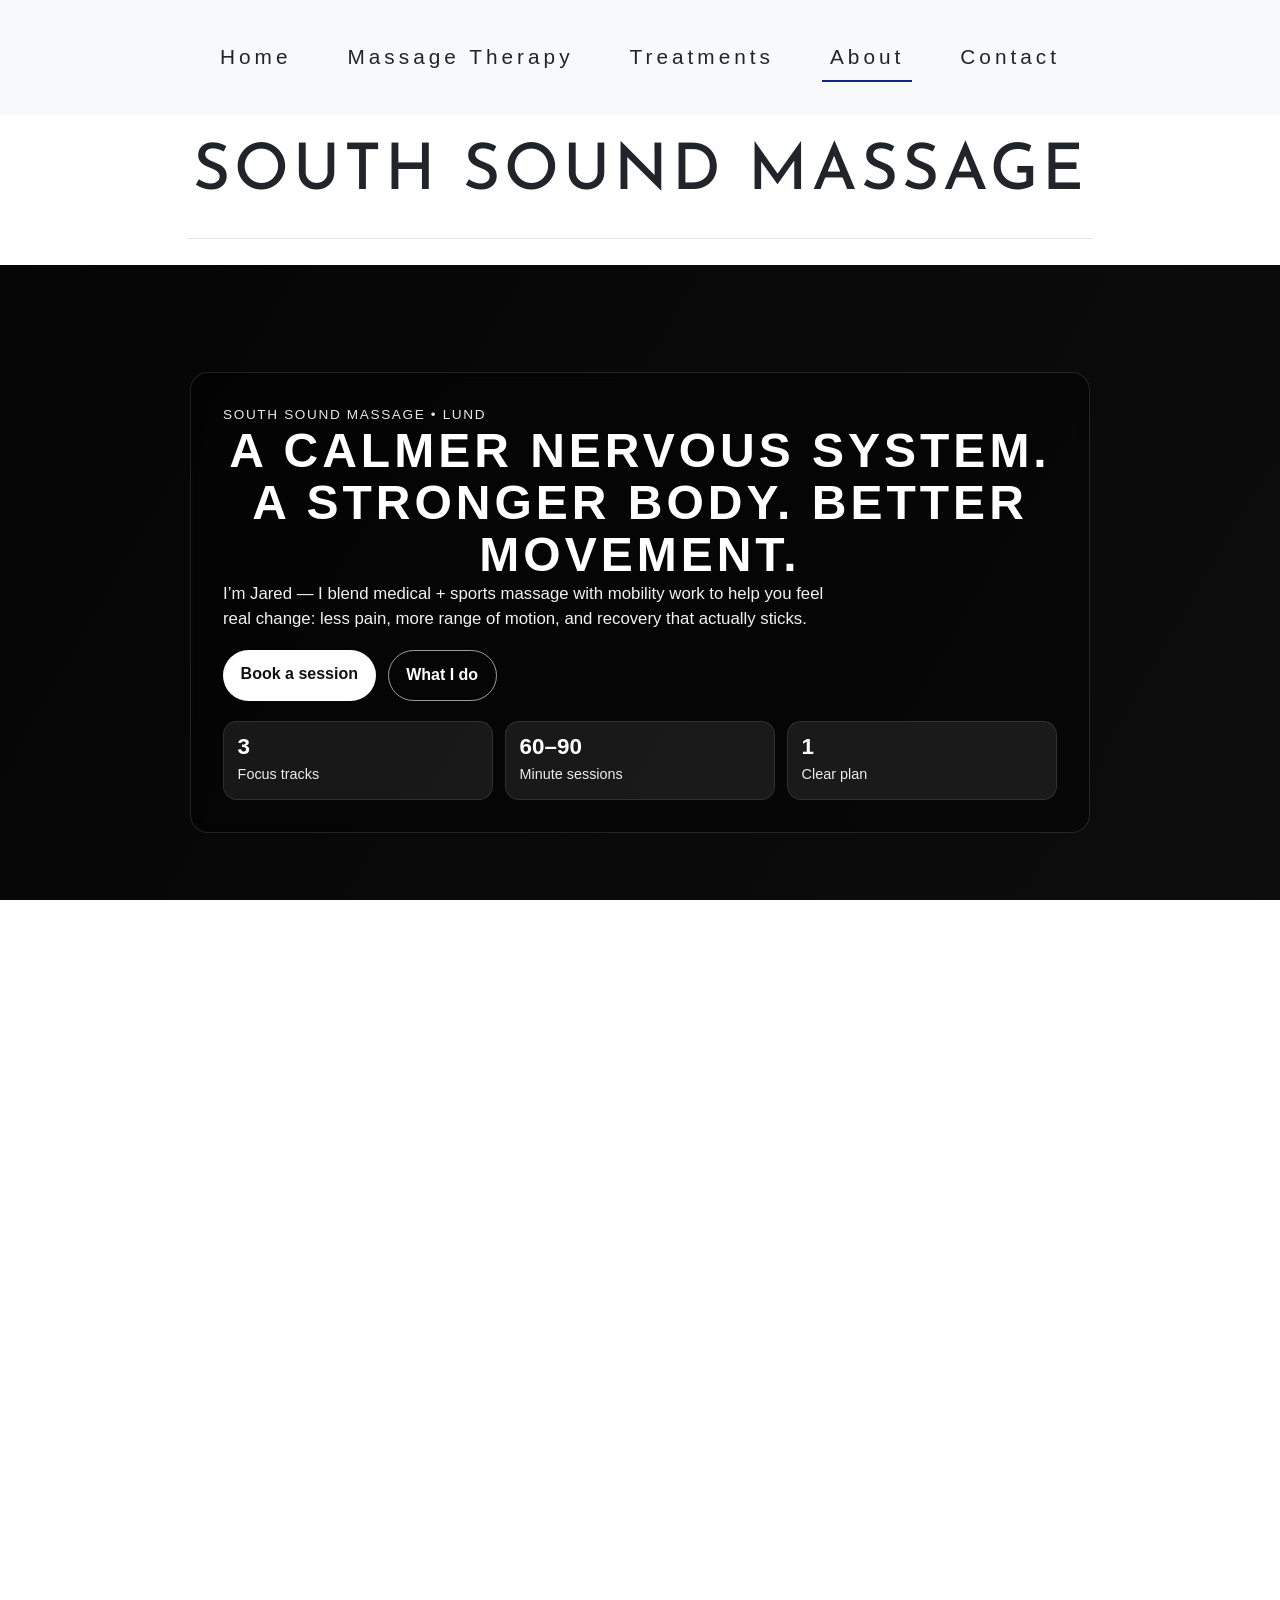
==== commit 997aceb4: "about page fixed" ====
--- a/about.html
+++ b/about.html
@@ -1,375 +1,379 @@
+<!-- about.html -->
 <!DOCTYPE html>
 <html lang="en">
-    <head>
-        <meta charset="UTF-8" />
-        <meta name="viewport" content="width=device-width, initial-scale=1.0" />
-        <meta name="description" content="Massage Therapy for Solid Gym Massage" />
-        <meta name="keyowrds" content="massage therapy, lund, massage, sports massage, southsoundmassage" />
-
-        <title>About | South Sound Massage</title>
-
-        <link rel="stylesheet" href="assets/css/style.css" />
-        <!-- ✅ About page CSS (new) -->
-        <link rel="stylesheet" href="assets/css/about.css" />
-
-        <link rel="stylesheet" href="https://maxcdn.bootstrapcdn.com/bootstrap/4.0.0/css/bootstrap.min.css" 
-        integrity="sha384-Gn5384xqQ1aoWXA+058RXPxPg6fy4IWvTNh0E263XmFcJlSAwiGgFAW/dAiS6JXm" 
-        crossorigin="anonymous">
-
-        <!-- Standard Favicon -->
-        <link rel="icon" type="image/x-icon" href="assets/icon/favicon.ico">
-
-        <!-- For PNG format -->
-        <link rel="icon" type="image/png" sizes="16x16" href="path/to/favicon-16x16.png">
-        <link rel="icon" type="image/png" sizes="32x32" href="path/to/favicon-32x32.png">
-        <link rel="icon" type="image/png" sizes="96x96" href="path/to/favicon-96x96.png">
-
-        <!-- Apple Touch Icon for iOS devices -->
-        <link rel="apple-touch-icon" sizes="180x180" href="path/to/apple-touch-icon.png">
-    </head>
-
-    <body>
-        <header>
-            <!-- Bootstrap navbar -->
-            <nav class="navbar navbar-expand-lg navbar-light bg-light">
-                <button class="navbar-toggler" type="button" data-toggle="collapse" data-target="#navbarNav" 
-                        aria-controls="navbarNav" aria-expanded="false" aria-label="Toggle navigation">
-                    <span class="navbar-toggler-icon"></span>
-                </button>
-                <div class="collapse navbar-collapse justify-content-center" id="navbarNav">
-                    <ul class="navbar-nav">
-                        <li class="nav-item">
-                            <a class="nav-link custom-font-size" href="index.html" aria-label="To the main page.">Home</a>
-                        </li>
-                        <li class="nav-item">
-                            <a class="nav-link custom-font-size" href="massage-therapy.html" aria-label="Brief Definition of what Massage Therapy is.">Massage Therapy</a>
-                        </li>
-                        <li class="nav-item">
-                            <a class="nav-link custom-font-size" href="treatments-header.html" aria-label="What types of Treatments">Treatments</a>
-                        </li>
-                        <li class="nav-item">
-                            <a class="nav-link custom-font-size" href="about.html" aria-label="About South Sound Massage">About</a>
-                        </li>
-                        <li class="nav-item">
-                            <a class="nav-link custom-font-size" href="contact.html" aria-label="Sign Up for a massage">Contact</a>
-                        </li>
-                    </ul>
+  <head>
+    <meta charset="UTF-8" />
+    <meta name="viewport" content="width=device-width, initial-scale=1.0" />
+    <meta name="description" content="Massage Therapy for Solid Gym Massage" />
+    <meta name="keywords" content="massage therapy, lund, massage, sports massage, southsoundmassage" />
+
+    <title>About | South Sound Massage</title>
+
+    <link rel="stylesheet" href="assets/css/style.css" />
+    <link rel="stylesheet" href="assets/css/about.css" />
+
+    <link
+      rel="stylesheet"
+      href="https://maxcdn.bootstrapcdn.com/bootstrap/4.0.0/css/bootstrap.min.css"
+      integrity="sha384-Gn5384xqQ1aoWXA+058RXPxPg6fy4IWvTNh0E263XmFcJlSAwiGgFAW/dAiS6JXm"
+      crossorigin="anonymous"
+    />
+
+    <link rel="icon" type="image/x-icon" href="assets/icon/favicon.ico" />
+  </head>
+
+  <body>
+    <header>
+      <nav class="navbar navbar-expand-lg navbar-light bg-light">
+        <button
+          class="navbar-toggler"
+          type="button"
+          data-toggle="collapse"
+          data-target="#navbarNav"
+          aria-controls="navbarNav"
+          aria-expanded="false"
+          aria-label="Toggle navigation"
+        >
+          <span class="navbar-toggler-icon"></span>
+        </button>
+
+        <div class="collapse navbar-collapse justify-content-center" id="navbarNav">
+          <ul class="navbar-nav">
+            <li class="nav-item">
+              <a class="nav-link custom-font-size" href="index.html" aria-label="To the main page.">Home</a>
+            </li>
+            <li class="nav-item">
+              <a
+                class="nav-link custom-font-size"
+                href="massage-therapy.html"
+                aria-label="Brief Definition of what Massage Therapy is."
+              >
+                Massage Therapy
+              </a>
+            </li>
+            <li class="nav-item">
+              <a class="nav-link custom-font-size" href="treatments-header.html" aria-label="What types of Treatments">
+                Treatments
+              </a>
+            </li>
+            <li class="nav-item">
+              <a class="nav-link custom-font-size active" href="about.html" aria-label="About South Sound Massage">About</a>
+            </li>
+            <li class="nav-item">
+              <a class="nav-link custom-font-size" href="contact.html" aria-label="Sign Up for a massage">Contact</a>
+            </li>
+          </ul>
+        </div>
+      </nav>
+
+      <h1 id="logo">South Sound Massage</h1>
+      <hr />
+    </header>
+
+    <main class="about">
+      <!-- HERO -->
+      <section class="about-hero" aria-label="About South Sound Massage">
+        <!-- Mobile fallback image (only shown on small screens by CSS) -->
+        <img src="assets/images/movement3.jpg" alt="" class="about-hero__img" aria-hidden="true" />
+
+        <!-- Desktop background layer -->
+        <div class="about-hero__bg" aria-hidden="true"></div>
+
+        <div class="about-hero__content">
+          <p class="about-kicker">South Sound Massage • Lund</p>
+          <h2 class="about-title">A calmer nervous system. A stronger body. Better movement.</h2>
+          <p class="about-subtitle">
+            I’m Jared — I blend medical + sports massage with mobility work to help you feel real change:
+            less pain, more range of motion, and recovery that actually sticks.
+          </p>
+
+          <div class="about-hero__actions">
+            <a class="about-btn about-btn--primary" href="contact.html" aria-label="Book a massage">Book a session</a>
+            <a class="about-btn about-btn--ghost" href="massage-therapy.html" aria-label="Read about massage therapy">What I do</a>
+          </div>
+
+          <div class="about-stats" role="list" aria-label="Highlights">
+            <div class="about-stat" role="listitem">
+              <span class="about-stat__num">3</span>
+              <span class="about-stat__label">Focus tracks</span>
+            </div>
+            <div class="about-stat" role="listitem">
+              <span class="about-stat__num">60–90</span>
+              <span class="about-stat__label">Minute sessions</span>
+            </div>
+            <div class="about-stat" role="listitem">
+              <span class="about-stat__num">1</span>
+              <span class="about-stat__label">Clear plan</span>
+            </div>
+          </div>
+        </div>
+      </section>
+
+      <!-- STORY -->
+      <section class="about-section about-section--story">
+        <div class="about-container">
+          <div class="about-grid">
+            <div class="about-card about-card--story">
+              <h3>My style: direct, calm, and results-driven</h3>
+              <p>
+                I don’t do “random massage.” I do targeted treatment with a goal.
+                We figure out what’s limiting you — pain, stiffness, stress load, overuse —
+                then we treat it and build something you can maintain.
+              </p>
+              <p>
+                That might mean deep tissue. It might mean myofascial release. It might mean slowing down
+                and letting your nervous system stop bracing. Most of the time, it’s a smart mix.
+              </p>
+              <p class="about-quote">“The body changes fastest when it feels safe enough to change.”</p>
+            </div>
+
+            <div class="about-card about-card--image">
+              <img src="assets/images/movement3.jpg" alt="Movement and mobility inspiration image" />
+              <div class="about-card__overlay">
+                <p><strong>Core promise:</strong> You’ll leave with a difference you can feel.</p>
+              </div>
+            </div>
+          </div>
+        </div>
+      </section>
+
+      <!-- ABOUT JARED -->
+      <section class="about-section about-section--jared">
+        <div class="about-container">
+          <div class="jared">
+            <div class="jared-image">
+              <img src="assets/images/blckbackgroundJared.jpeg" alt="Portrait of Jared Middle Calf, massage therapist" />
+            </div>
+
+            <div class="jared-content">
+              <p class="about-kicker">About me</p>
+              <h3>Jared Middle Calf</h3>
+
+              <p class="jared-intro">
+                I’m a massage therapist, movement nerd, and problem-solver at heart.
+                I work best with people who want to understand their bodies — not just silence symptoms.
+              </p>
+
+              <p>
+                My path into massage therapy came from working closely with bodies under load:
+                long workdays, repetitive strain, sports training, stress, and the quiet buildup of tension
+                that happens when life doesn’t slow down.
+              </p>
+
+              <p>
+                I’m especially interested in how the <strong>nervous system</strong> and
+                <strong>movement patterns</strong> shape pain. That’s why my sessions often mix
+                hands-on treatment with mobility work — helping your body relearn what “normal” feels like.
+              </p>
+
+              <p>
+                Outside the treatment room, I value clarity, consistency, and respecting people’s time.
+                In sessions, that means listening closely, working deliberately, and never doing more
+                than your body can actually integrate.
+              </p>
+
+              <div class="jared-values">
+                <div class="jared-value">
+                  <span>🧠</span>
+                  <p>Nervous-system aware treatment</p>
                 </div>
-            </nav>
-
-            <!--<a href="index.html" aria-label="Massage at Solid gym Logo with link to the main page.">-->
-                <h1 id="logo">South Sound Massage</h1>
-                <hr>
-            </a>
-        </header>
-
-        <!-- ABOUT PAGE CONTENT (header + footer unchanged) -->
-        <main class="about">
-
-            <!-- HERO / INTRO -->
-            <section class="about-hero">
-                <div class="about-hero__bg" aria-hidden="true"></div>
-
-                <div class="about-hero__content">
-                    <p class="about-kicker">South Sound Massage • Lund</p>
-                    <h2 class="about-title">A calmer nervous system. A stronger body. Better movement.</h2>
-                    <p class="about-subtitle">
-                        I’m Jared — I blend medical + sports massage with mobility work to help you feel real change:
-                        less pain, more range of motion, and recovery that actually sticks.
-                    </p>
-
-                    <div class="about-hero__actions">
-                        <a class="about-btn about-btn--primary" href="contact.html" aria-label="Book a massage">Book a session</a>
-                        <a class="about-btn about-btn--ghost" href="massage-therapy.html" aria-label="Read about massage therapy">What I do</a>
-                    </div>
-
-                    <div class="about-stats" role="list" aria-label="Highlights">
-                        <div class="about-stat" role="listitem">
-                            <span class="about-stat__num">3</span>
-                            <span class="about-stat__label">Focus tracks</span>
-                        </div>
-                        <div class="about-stat" role="listitem">
-                            <span class="about-stat__num">60–90</span>
-                            <span class="about-stat__label">Minute sessions</span>
-                        </div>
-                        <div class="about-stat" role="listitem">
-                            <span class="about-stat__num">1</span>
-                            <span class="about-stat__label">Clear plan</span>
-                        </div>
-                    </div>
+                <div class="jared-value">
+                  <span>👐</span>
+                  <p>Clear communication & consent</p>
                 </div>
-            </section>
-
-            <!-- SECTION: STORY -->
-            <section class="about-section about-section--story">
-                <div class="about-container">
-                    <div class="about-grid">
-                        <div class="about-card about-card--story">
-                            <h3>My style: direct, calm, and results-driven</h3>
-                            <p>
-                                I don’t do “random massage.” I do targeted treatment with a goal.
-                                We figure out what’s limiting you — pain, stiffness, stress load, overuse —
-                                then we treat it and build something you can maintain.
-                            </p>
-                            <p>
-                                That might mean deep tissue. It might mean myofascial release. It might mean slowing down
-                                and letting your nervous system stop bracing. Most of the time, it’s a smart mix.
-                            </p>
-                            <p class="about-quote">
-                                “The body changes fastest when it feels safe enough to change.”
-                            </p>
-                        </div>
-
-                        <div class="about-card about-card--image">
-                            <img src="assets/images/movement3.jpg" alt="Movement and mobility inspiration image" />
-                            <div class="about-card__overlay">
-                                <p><strong>Core promise:</strong> You’ll leave with a difference you can feel.</p>
-                            </div>
-                        </div>
-                    </div>
+                <div class="jared-value">
+                  <span>📈</span>
+                  <p>Progress you can feel and track</p>
                 </div>
-            </section>
-
-            <!-- ✅ SECTION: ABOUT JARED (ADDED) -->
-            <section class="about-section about-section--jared">
-                <div class="about-container">
-                    <div class="jared">
-                        <div class="jared-image">
-                            <!-- Swap this for a real portrait when ready -->
-                            <img src="assets/images/blckbackgroundJared.jpeg" alt="Portrait of Jared Middle Calf, massage therapist" />
-                        </div>
-
-                        <div class="jared-content">
-                            <p class="about-kicker">About me</p>
-                            <h3>Jared Middle Calf</h3>
-
-                            <p class="jared-intro">
-                                I’m a massage therapist, movement nerd, and problem-solver at heart.
-                                I work best with people who want to understand their bodies — not just silence symptoms.
-                            </p>
-
-                            <p>
-                                My path into massage therapy came from working closely with bodies under load:
-                                long workdays, repetitive strain, sports training, stress, and the quiet buildup of tension
-                                that happens when life doesn’t slow down.
-                            </p>
-
-                            <p>
-                                I’m especially interested in how the <strong>nervous system</strong> and
-                                <strong>movement patterns</strong> shape pain. That’s why my sessions often mix
-                                hands-on treatment with mobility work — helping your body relearn what “normal” feels like.
-                            </p>
-
-                            <p>
-                                Outside the treatment room, I value clarity, consistency, and respecting people’s time.
-                                In sessions, that means listening closely, working deliberately, and never doing more
-                                than your body can actually integrate.
-                            </p>
-
-                            <div class="jared-values">
-                                <div class="jared-value">
-                                    <span>🧠</span>
-                                    <p>Nervous-system aware treatment</p>
-                                </div>
-                                <div class="jared-value">
-                                    <span>👐</span>
-                                    <p>Clear communication & consent</p>
-                                </div>
-                                <div class="jared-value">
-                                    <span>📈</span>
-                                    <p>Progress you can feel and track</p>
-                                </div>
-                            </div>
-
-                            <p class="jared-signoff">
-                                My goal is simple: help you feel more at home in your body —
-                                whether that means moving better, hurting less, or finally relaxing.
-                            </p>
-                        </div>
-                    </div>
-                </div>
-            </section>
-
-            <!-- SECTION: THE METHOD (cards) -->
-            <section class="about-section">
-                <div class="about-container">
-                    <h3 class="about-heading">The South Sound Method</h3>
-                    <p class="about-lead">
-                        Simple, structured, and tailored to your body — not a template.
-                    </p>
-
-                    <div class="method">
-                        <article class="method-card">
-                            <h4>1) Listen</h4>
-                            <p>Quick check-in: what changed since last time, what matters today, what your week demands.</p>
-                        </article>
-
-                        <article class="method-card">
-                            <h4>2) Release</h4>
-                            <p>Hands-on work to reduce pain and normalize tissue: Swedish classic, deep tissue, trigger points, fascia.</p>
-                        </article>
-
-                        <article class="method-card">
-                            <h4>3) Restore</h4>
-                            <p>Range-of-motion work with PNF / PIR and stretching—so the change actually “holds.”</p>
-                        </article>
-
-                        <article class="method-card">
-                            <h4>4) Repeat</h4>
-                            <p>We track what improves and adjust. Less guessing. More progress.</p>
-                        </article>
-                    </div>
-                </div>
-            </section>
-
-            <!-- SECTION: 3 TRACKS (creative split layout) -->
-            <section class="about-section about-section--tracks">
-                <div class="about-container">
-                    <h3 class="about-heading">Choose your track</h3>
-                    <p class="about-lead">Same therapist, different focus depending on your life and your body.</p>
-
-                    <div class="tracks">
-                        <article class="track track--sport">
-                            <h4>Sports Therapy</h4>
-                            <p>Performance, recovery, tissue quality. Great if you train hard or want to move better.</p>
-                            <ul>
-                                <li>Recovery + soreness management</li>
-                                <li>Hips, calves, hamstrings, shoulders</li>
-                                <li>Sports massage + targeted deep work</li>
-                            </ul>
-                        </article>
-
-                        <article class="track track--work">
-                            <h4>Occupational Therapy</h4>
-                            <p>Desk, tools, standing, driving — the repetitive stuff that quietly breaks posture over time.</p>
-                            <ul>
-                                <li>Neck/shoulders + upper back</li>
-                                <li>Forearms, hands, jaw tension</li>
-                                <li>Posture + mobility reset</li>
-                            </ul>
-                        </article>
-
-                        <article class="track track--rehab">
-                            <h4>Rehabilitation Support</h4>
-                            <p>For stiffness and recovery patterns that need patience + structure (not aggression).</p>
-                            <ul>
-                                <li>Range of motion limits</li>
-                                <li>PNF / PIR + stretching</li>
-                                <li>Circulation + tissue healing support</li>
-                            </ul>
-                        </article>
-                    </div>
-                </div>
-            </section>
-
-            <!-- SECTION: “TOOLBELT” (chips) -->
-            <section class="about-section">
-                <div class="about-container">
-                    <h3 class="about-heading">My toolkit</h3>
-                    <p class="about-lead">Tools are just tools — I use what works for your goal.</p>
-
-                    <div class="chips" aria-label="Technique list">
-                        <span class="chip">Swedish Classic</span>
-                        <span class="chip">Deep Tissue</span>
-                        <span class="chip">Sports Massage</span>
-                        <span class="chip">Relaxation</span>
-                        <span class="chip">Trigger Points</span>
-                        <span class="chip">Myofascial Release</span>
-                        <span class="chip">PNF</span>
-                        <span class="chip">PIR</span>
-                        <span class="chip">Therapeutic Stretching</span>
-                        <span class="chip">Mobility Coaching</span>
-                    </div>
-                </div>
-            </section>
-
-            <!-- SECTION: FAQ (accordion-lite without JS) -->
-            <section class="about-section about-section--faq">
-                <div class="about-container">
-                    <h3 class="about-heading">FAQ</h3>
-
-                    <details class="faq">
-                        <summary>Do I need to know which treatment to book?</summary>
-                        <p>Nope. Book the time you want. We decide the style after a quick check-in.</p>
-                    </details>
-
-                    <details class="faq">
-                        <summary>Is it always deep tissue?</summary>
-                        <p>
-                            Not at all. Sometimes deep work is perfect — other times it fights your nervous system.
-                            I choose the level that creates change without leaving you wrecked.
-                        </p>
-                    </details>
-
-                    <details class="faq">
-                        <summary>What should I wear?</summary>
-                        <p>
-                            Wear what’s comfortable. For sports-focused sessions, flexible clothing can help if we do
-                            movement work. Otherwise, we’ll adapt.
-                        </p>
-                    </details>
-
-                    <details class="faq">
-                        <summary>How fast will I notice results?</summary>
-                        <p>
-                            Many clients feel a difference after session one. Long-term patterns usually respond best
-                            with a short series (weekly or every other week) then maintenance.
-                        </p>
-                    </details>
-                </div>
-            </section>
-
-            <!-- CTA -->
-            <section class="about-cta">
-                <div class="about-container about-cta__inner">
-                    <div>
-                        <h3>Let’s build a body that feels better to live in.</h3>
-                        <p>
-                            If you’re dealing with tension, pain, or restricted movement — I’ll help you find the pattern
-                            and change it.
-                        </p>
-                    </div>
-                    <a class="about-btn about-btn--primary" href="contact.html" aria-label="Book a massage">Book now</a>
-                </div>
-            </section>
-
-        </main>
-        <!-- END ABOUT PAGE CONTENT -->
-
-        <!-- footer will contain social media links -->
-        <footer>
-            <ul class="social-network-icons">
-                <li>
-                    <a href="https://www.facebook.com/SouthSoundMassage" target="_blank" rel="noopener" aria-label="Visit our Facebook page"><i class="fa-brands fa-facebook-square"></i></a>
-                </li>
-                <li>
-                    <a href="contact.html" target="_blank" rel="noopener" aria-label="Visit our contact page"><i class="fa-solid fa-mobile"></i></a>
-                </li>
-                <li>
-                    <a href="index.html" aria-label="To the main page."><i class="fa-solid fa-house"></i></a>
-                </li>
-            </ul>
-
-            <div id="copyright">
-                <p>
-                   Massage Therapy is proven to improve your life. copyright: 2022 JMC Trademark
-                </p>
-            </div>
-        </footer>
-
-        <script type="text/javascript" src="assets/JS/app.js"></script>
-        <!-- font awesome script -->
-        <script src="https://kit.fontawesome.com/cd08493386.js" crossorigin="anonymous"></script>
-
-        <!-- Bootstrap JavaScript, jQuery, and Popper.js -->
-        <script src="https://code.jquery.com/jquery-3.2.1.slim.min.js" 
-        integrity="sha384-KJ3o2DKtIkvYIK3UENzmM7KCkRr/rE9/Qpg6aAZGJwFDMVNA/GpGFF93hXpG5KkN" 
-        crossorigin="anonymous"></script>
-        <script src="https://cdnjs.cloudflare.com/ajax/libs/popper.js/1.11.0/umd/popper.min.js" 
-        integrity="sha384-D9/mcJStnN7VF7vKNV6Tx6R8TFs9kZk5g60Fuj2jvXvw+gtpGfl7mfW8PBBVbPp7" 
-        crossorigin="anonymous"></script>
-        <script src="https://maxcdn.bootstrapcdn.com/bootstrap/4.0.0/js/bootstrap.min.js" 
-        integrity="sha384-JZR6Spejh4U02d8jOt6vLEHfe/JQGiRRSQQxSfFWpi1MquVdAyjUar5+76PVCmYl" 
-        crossorigin="anonymous"></script>
-    </body>
+              </div>
+
+              <p class="jared-signoff">
+                My goal is simple: help you feel more at home in your body —
+                whether that means moving better, hurting less, or finally relaxing.
+              </p>
+            </div>
+          </div>
+        </div>
+      </section>
+
+      <!-- METHOD -->
+      <section class="about-section">
+        <div class="about-container">
+          <h3 class="about-heading">The South Sound Method</h3>
+          <p class="about-lead">Simple, structured, and tailored to your body — not a template.</p>
+
+          <div class="method">
+            <article class="method-card">
+              <h4>1) Listen</h4>
+              <p>Quick check-in: what changed since last time, what matters today, what your week demands.</p>
+            </article>
+
+            <article class="method-card">
+              <h4>2) Release</h4>
+              <p>Hands-on work to reduce pain and normalize tissue: Swedish classic, deep tissue, trigger points, fascia.</p>
+            </article>
+
+            <article class="method-card">
+              <h4>3) Restore</h4>
+              <p>Range-of-motion work with PNF / PIR and stretching—so the change actually “holds.”</p>
+            </article>
+
+            <article class="method-card">
+              <h4>4) Repeat</h4>
+              <p>We track what improves and adjust. Less guessing. More progress.</p>
+            </article>
+          </div>
+        </div>
+      </section>
+
+      <!-- TRACKS -->
+      <section class="about-section about-section--tracks">
+        <div class="about-container">
+          <h3 class="about-heading">Choose your track</h3>
+          <p class="about-lead">Same therapist, different focus depending on your life and your body.</p>
+
+          <div class="tracks">
+            <article class="track track--sport">
+              <h4>Sports Therapy</h4>
+              <p>Performance, recovery, tissue quality. Great if you train hard or want to move better.</p>
+              <ul>
+                <li>Recovery + soreness management</li>
+                <li>Hips, calves, hamstrings, shoulders</li>
+                <li>Sports massage + targeted deep work</li>
+              </ul>
+            </article>
+
+            <article class="track track--work">
+              <h4>Occupational Therapy</h4>
+              <p>Desk, tools, standing, driving — the repetitive stuff that quietly breaks posture over time.</p>
+              <ul>
+                <li>Neck/shoulders + upper back</li>
+                <li>Forearms, hands, jaw tension</li>
+                <li>Posture + mobility reset</li>
+              </ul>
+            </article>
+
+            <article class="track track--rehab">
+              <h4>Rehabilitation Support</h4>
+              <p>For stiffness and recovery patterns that need patience + structure (not aggression).</p>
+              <ul>
+                <li>Range of motion limits</li>
+                <li>PNF / PIR + stretching</li>
+                <li>Circulation + tissue healing support</li>
+              </ul>
+            </article>
+          </div>
+        </div>
+      </section>
+
+      <!-- TOOLKIT -->
+      <section class="about-section">
+        <div class="about-container">
+          <h3 class="about-heading">My toolkit</h3>
+          <p class="about-lead">Tools are just tools — I use what works for your goal.</p>
+
+          <div class="chips" aria-label="Technique list">
+            <span class="chip">Swedish Classic</span>
+            <span class="chip">Deep Tissue</span>
+            <span class="chip">Sports Massage</span>
+            <span class="chip">Relaxation</span>
+            <span class="chip">Trigger Points</span>
+            <span class="chip">Myofascial Release</span>
+            <span class="chip">PNF</span>
+            <span class="chip">PIR</span>
+            <span class="chip">Therapeutic Stretching</span>
+            <span class="chip">Mobility Coaching</span>
+          </div>
+        </div>
+      </section>
+
+      <!-- FAQ -->
+      <section class="about-section about-section--faq">
+        <div class="about-container">
+          <h3 class="about-heading">FAQ</h3>
+
+          <details class="faq">
+            <summary>Do I need to know which treatment to book?</summary>
+            <p>Nope. Book the time you want. We decide the style after a quick check-in.</p>
+          </details>
+
+          <details class="faq">
+            <summary>Is it always deep tissue?</summary>
+            <p>
+              Not at all. Sometimes deep work is perfect — other times it fights your nervous system.
+              I choose the level that creates change without leaving you wrecked.
+            </p>
+          </details>
+
+          <details class="faq">
+            <summary>What should I wear?</summary>
+            <p>
+              Wear what’s comfortable. For sports-focused sessions, flexible clothing can help if we do movement work.
+              Otherwise, we’ll adapt.
+            </p>
+          </details>
+
+          <details class="faq">
+            <summary>How fast will I notice results?</summary>
+            <p>
+              Many clients feel a difference after session one. Long-term patterns usually respond best
+              with a short series (weekly or every other week) then maintenance.
+            </p>
+          </details>
+        </div>
+      </section>
+
+      <!-- CTA -->
+      <section class="about-cta">
+        <div class="about-container about-cta__inner">
+          <div>
+            <h3>Let’s build a body that feels better to live in.</h3>
+            <p>If you’re dealing with tension, pain, or restricted movement — I’ll help you find the pattern and change it.</p>
+          </div>
+          <a class="about-btn about-btn--primary" href="contact.html" aria-label="Book a massage">Book now</a>
+        </div>
+      </section>
+    </main>
+
+    <footer>
+      <ul class="social-network-icons">
+        <li>
+          <a href="https://www.facebook.com/SouthSoundMassage" target="_blank" rel="noopener" aria-label="Visit our Facebook page">
+            <i class="fa-brands fa-facebook-square"></i>
+          </a>
+        </li>
+        <li>
+          <a href="contact.html" rel="noopener" aria-label="Visit our contact page">
+            <i class="fa-solid fa-mobile"></i>
+          </a>
+        </li>
+        <li>
+          <a href="index.html" aria-label="To the main page."><i class="fa-solid fa-house"></i></a>
+        </li>
+      </ul>
+
+      <div id="copyright">
+        <p>Massage Therapy is proven to improve your life. copyright: 2022 JMC Trademark</p>
+      </div>
+    </footer>
+
+    <script type="text/javascript" src="assets/JS/app.js"></script>
+    <script src="https://kit.fontawesome.com/cd08493386.js" crossorigin="anonymous"></script>
+
+    <script
+      src="https://code.jquery.com/jquery-3.2.1.slim.min.js"
+      integrity="sha384-KJ3o2DKtIkvYIK3UENzmM7KCkRr/rE9/Qpg6aAZGJwFDMVNA/GpGFF93hXpG5KkN"
+      crossorigin="anonymous"
+    ></script>
+    <script
+      src="https://cdnjs.cloudflare.com/ajax/libs/popper.js/1.11.0/umd/popper.min.js"
+      integrity="sha384-D9/mcJStnN7VF7vKNV6Tx6R8TFs9kZk5g60Fuj2jvXvw+gtpGfl7mfW8PBBVbPp7"
+      crossorigin="anonymous"
+    ></script>
+    <script
+      src="https://maxcdn.bootstrapcdn.com/bootstrap/4.0.0/js/bootstrap.min.js"
+      integrity="sha384-JZR6Spejh4U02d8jOt6vLEHfe/JQGiRRSQQxSfFWpi1MquVdAyjUar5+76PVCmYl"
+      crossorigin="anonymous"
+    ></script>
+  </body>
 </html>
--- a/assets/css/style.css
+++ b/assets/css/style.css
@@ -784,475 +784,4 @@
         display: absolut;
     }
 }
-/*about
-
-/* ===========================
-   About Page (assets/css/about.css)
-   Keep header/footer styling in your main style.css
-   =========================== */
-
-.about {
-  font-family: inherit;
-  color: #111;
-}
-
-/* Containers */
-.about-container {
-  width: min(1100px, 92%);
-  margin: 0 auto;
-}
-
-/* Hero */
-.about-hero {
-  position: relative;
-  overflow: hidden;
-  min-height: 70vh;
-  display: grid;
-  place-items: center;
-  padding: 4rem 0;
-}
-
-.about-hero__bg {
-  position: absolute;
-  inset: 0;
-  background:
-    linear-gradient(120deg, rgba(0,0,0,0.70), rgba(0,0,0,0.25)),
-    url("../images/movement3.jpg") center/cover no-repeat;
-  filter: saturate(1.1);
-  transform: scale(1.02);
-}
-
-.about-hero__content {
-  position: relative;
-  width: min(900px, 92%);
-  color: #fff;
-  text-align: left;
-  padding: 2rem;
-  border-radius: 18px;
-  background: rgba(0,0,0,0.35);
-  backdrop-filter: blur(6px);
-  border: 1px solid rgba(255,255,255,0.12);
-}
-
-.about-kicker {
-  letter-spacing: 0.12em;
-  text-transform: uppercase;
-  font-size: 0.85rem;
-  margin: 0 0 0.75rem;
-  opacity: 0.9;
-}
-
-.about-title {
-  font-size: clamp(2rem, 4vw, 3rem);
-  margin: 0 0 1rem;
-  line-height: 1.1;
-  font-weight: 800;
-}
-
-.about-subtitle {
-  font-size: 1.05rem;
-  max-width: 65ch;
-  margin: 0 0 1.5rem;
-  opacity: 0.95;
-}
-
-.about-hero__actions {
-  display: flex;
-  flex-wrap: wrap;
-  gap: 0.75rem;
-  margin-bottom: 1.75rem;
-}
-
-.about-btn {
-  display: inline-block;
-  padding: 0.8rem 1.1rem;
-  border-radius: 999px;
-  text-decoration: none;
-  font-weight: 700;
-  transition: transform 140ms ease, opacity 140ms ease;
-}
-
-.about-btn:hover { transform: translateY(-1px); opacity: 0.95; }
-
-.about-btn--primary {
-  background: #fff;
-  color: #111;
-}
-
-.about-btn--ghost {
-  border: 1px solid rgba(255,255,255,0.6);
-  color: #fff;
-}
-
-/* Stats */
-.about-stats {
-  display: grid;
-  grid-template-columns: repeat(3, minmax(0, 1fr));
-  gap: 0.75rem;
-}
-
-.about-stat {
-  border-radius: 14px;
-  padding: 0.8rem;
-  background: rgba(255,255,255,0.08);
-  border: 1px solid rgba(255,255,255,0.10);
-}
-
-.about-stat__num {
-  display: block;
-  font-size: 1.4rem;
-  font-weight: 900;
-  line-height: 1;
-}
-
-.about-stat__label {
-  display: block;
-  margin-top: 0.35rem;
-  font-size: 0.9rem;
-  opacity: 0.92;
-}
-
-/* Sections */
-.about-section {
-  padding: 4rem 0;
-}
-
-.about-section--story {
-  padding-top: 3.5rem;
-}
-
-.about-section--tracks {
-  background: #f6f6f6;
-}
-
-.about-section--faq {
-  background: #0f0f10;
-  color: #fff;
-}
-
-.about-heading {
-  font-size: 1.8rem;
-  font-weight: 900;
-  margin: 0 0 0.5rem;
-}
-
-.about-lead {
-  margin: 0 0 2rem;
-  max-width: 75ch;
-  opacity: 0.9;
-}
-
-/* Grid story */
-.about-grid {
-  display: grid;
-  grid-template-columns: 1.2fr 0.8fr;
-  gap: 1.5rem;
-  align-items: stretch;
-}
-
-.about-card {
-  border-radius: 18px;
-  overflow: hidden;
-  background: #fff;
-  border: 1px solid rgba(0,0,0,0.08);
-  box-shadow: 0 8px 24px rgba(0,0,0,0.06);
-}
-
-.about-card--story {
-  padding: 1.5rem 1.5rem 1.2rem;
-}
-
-.about-card--story h3 {
-  font-size: 1.4rem;
-  font-weight: 900;
-  margin: 0 0 0.75rem;
-}
-
-.about-card--story p {
-  margin: 0 0 0.85rem;
-  line-height: 1.7;
-}
-
-.about-quote {
-  margin-top: 1.25rem !important;
-  padding-left: 1rem;
-  border-left: 4px solid #111;
-  font-weight: 800;
-}
-
-.about-card--image {
-  position: relative;
-}
-
-.about-card--image img {
-  width: 100%;
-  height: 100%;
-  object-fit: cover;
-  display: block;
-}
-
-.about-card__overlay {
-  position: absolute;
-  left: 0;
-  right: 0;
-  bottom: 0;
-  padding: 1rem;
-  background: linear-gradient(to top, rgba(0,0,0,0.75), rgba(0,0,0,0));
-  color: #fff;
-}
-
-/* ===========================
-   About Jared Section (ADDED)
-   =========================== */
-
-.about-section--jared {
-  background: #f9f9f9;
-}
-
-.jared {
-  display: grid;
-  grid-template-columns: 0.9fr 1.1fr;
-  gap: 2rem;
-  align-items: center;
-}
-
-.jared-image {
-  border-radius: 22px;
-  overflow: hidden;
-  box-shadow: 0 14px 30px rgba(0,0,0,0.12);
-  background: #eaeaea;
-  min-height: 360px; /* gives nice height even with placeholder */
-}
-
-.jared-image img {
-  width: 100%;
-  height: 100%;
-  object-fit: cover;
-  display: block;
-}
-
-.jared-content h3 {
-  font-size: 2rem;
-  font-weight: 900;
-  margin: 0 0 0.75rem;
-}
-
-.jared-intro {
-  font-size: 1.05rem;
-  font-weight: 600;
-  margin-bottom: 1rem;
-}
-
-.jared-content p {
-  line-height: 1.7;
-  margin-bottom: 0.85rem;
-}
-
-.jared-values {
-  display: grid;
-  grid-template-columns: repeat(3, minmax(0, 1fr));
-  gap: 0.75rem;
-  margin: 1.4rem 0;
-}
-
-.jared-value {
-  background: #fff;
-  border-radius: 16px;
-  padding: 0.9rem;
-  text-align: center;
-  border: 1px solid rgba(0,0,0,0.08);
-  box-shadow: 0 6px 14px rgba(0,0,0,0.06);
-}
-
-.jared-value span {
-  font-size: 1.4rem;
-  display: block;
-  margin-bottom: 0.25rem;
-}
-
-.jared-value p {
-  margin: 0;
-  font-size: 0.9rem;
-  font-weight: 700;
-}
-
-.jared-signoff {
-  margin-top: 1.2rem;
-  font-weight: 800;
-  border-left: 4px solid #111;
-  padding-left: 0.9rem;
-}
-
-/* Method cards */
-.method {
-  display: grid;
-  grid-template-columns: repeat(4, minmax(0, 1fr));
-  gap: 1rem;
-}
-
-.method-card {
-  border-radius: 18px;
-  padding: 1.2rem;
-  background: #fff;
-  border: 1px solid rgba(0,0,0,0.08);
-  box-shadow: 0 8px 18px rgba(0,0,0,0.05);
-}
-
-.method-card h4 {
-  margin: 0 0 0.5rem;
-  font-weight: 900;
-}
-
-.method-card p {
-  margin: 0;
-  line-height: 1.6;
-  opacity: 0.9;
-}
-
-/* Tracks */
-.tracks {
-  display: grid;
-  grid-template-columns: repeat(3, minmax(0, 1fr));
-  gap: 1rem;
-}
-
-.track {
-  border-radius: 18px;
-  padding: 1.5rem;
-  background: #fff;
-  border: 1px solid rgba(0,0,0,0.08);
-  box-shadow: 0 8px 18px rgba(0,0,0,0.05);
-  position: relative;
-  overflow: hidden;
-}
-
-.track h4 {
-  font-weight: 900;
-  margin: 0 0 0.5rem;
-}
-
-.track p {
-  margin: 0 0 0.9rem;
-  opacity: 0.92;
-}
-
-.track ul {
-  margin: 0;
-  padding-left: 1.1rem;
-  line-height: 1.8;
-}
-
-.track::before {
-  content: "";
-  position: absolute;
-  inset: -80px -80px auto auto;
-  width: 180px;
-  height: 180px;
-  border-radius: 999px;
-  opacity: 0.12;
-}
-
-.track--sport::before { background: #000; }
-.track--work::before { background: #000; }
-.track--rehab::before { background: #000; }
-
-/* Chips */
-.chips {
-  display: flex;
-  flex-wrap: wrap;
-  gap: 0.6rem;
-}
-
-.chip {
-  display: inline-block;
-  padding: 0.55rem 0.85rem;
-  border-radius: 999px;
-  background: #111;
-  color: #fff;
-  font-weight: 700;
-  font-size: 0.9rem;
-  letter-spacing: 0.01em;
-}
-
-/* FAQ */
-.faq {
-  border-radius: 16px;
-  background: rgba(255,255,255,0.06);
-  border: 1px solid rgba(255,255,255,0.10);
-  padding: 1rem 1.1rem;
-  margin-bottom: 0.75rem;
-}
-
-.faq summary {
-  cursor: pointer;
-  font-weight: 900;
-  list-style: none;
-}
-
-.faq summary::-webkit-details-marker { display: none; }
-
-.faq p {
-  margin: 0.75rem 0 0;
-  line-height: 1.7;
-  opacity: 0.9;
-}
-
-/* CTA */
-.about-cta {
-  padding: 3.5rem 0;
-  background: #fff;
-}
-
-.about-cta__inner {
-  display: flex;
-  align-items: center;
-  justify-content: space-between;
-  gap: 1rem;
-  border-radius: 18px;
-  padding: 1.5rem;
-  border: 1px solid rgba(0,0,0,0.10);
-  box-shadow: 0 10px 24px rgba(0,0,0,0.06);
-}
-
-.about-cta__inner h3 {
-  margin: 0 0 0.4rem;
-  font-weight: 900;
-}
-
-.about-cta__inner p {
-  margin: 0;
-  opacity: 0.9;
-  max-width: 70ch;
-}
-
-/* Responsive */
-@media (max-width: 992px) {
-  .about-grid {
-    grid-template-columns: 1fr;
-  }
-
-  .jared {
-    grid-template-columns: 1fr;
-  }
-
-  .jared-values {
-    grid-template-columns: 1fr;
-  }
-
-  .method {
-    grid-template-columns: 1fr 1fr;
-  }
-
-  .tracks {
-    grid-template-columns: 1fr;
-  }
-
-  .about-stats {
-    grid-template-columns: 1fr;
-  }
-
-  .about-cta__inner {
-    flex-direction: column;
-    align-items: flex-start;
-  }
-}
+
--- a/assets/css/about.css
+++ b/assets/css/about.css
@@ -0,0 +1,546 @@
+/* about.css */
+/* ===========================
+   About Page (assets/css/about.css)
+   Keep header/footer styling in your main style.css
+   =========================== */
+
+/* Scope-safe resets for ABOUT page only (prevents Bootstrap/global spacing weirdness) */
+.about,
+.about * {
+  box-sizing: border-box;
+}
+
+.about {
+  font-family: inherit;
+  color: #111;
+  overflow-x: clip; /* safer than hidden (avoids some mobile clipping bugs) */
+}
+
+/* Neutralize Bootstrap/global typography spacing INSIDE about */
+.about h1,
+.about h2,
+.about h3,
+.about h4,
+.about p,
+.about ul {
+  margin: 0;
+}
+
+.about p + p { margin-top: 0.9rem; }
+.about h3 + p,
+.about h4 + p { margin-top: 0.6rem; }
+.about p + .about-quote { margin-top: 1rem; }
+
+/* Containers */
+.about-container {
+  width: min(1100px, 100%);
+  margin: 0 auto;
+  padding-inline: clamp(1rem, 4vw, 1.5rem); /* prevents edge clipping */
+}
+
+/* ===========================
+   HERO
+   =========================== */
+
+.about-hero {
+  position: relative;
+  overflow: hidden;
+  width: 100%;
+  background: #111;
+
+  /* Allow content to define height (prevents “cropping / vanishing”) */
+  min-height: clamp(520px, 75vh, 760px);
+
+  display: grid;
+  place-items: center;
+  padding: clamp(2.25rem, 4vw, 4rem) 0;
+}
+
+/* Background layer (desktop) */
+.about-hero__bg {
+  position: absolute;
+  inset: 0;
+  z-index: 0;
+  background:
+    linear-gradient(120deg, rgba(0,0,0,0.70), rgba(0,0,0,0.25)),
+    url("../images/movement3.jpg") center/cover no-repeat;
+}
+
+/* Mobile fallback image */
+.about-hero__img {
+  display: none;
+  position: absolute;
+  inset: 0;
+  width: 100%;
+  height: 100%;
+  object-fit: cover;
+  z-index: 0;
+}
+
+/* Content card */
+.about-hero__content {
+  position: relative;
+  z-index: 2;
+
+  width: min(900px, 100%);
+  margin: 0 auto;
+
+  padding: clamp(1.15rem, 3vw, 2rem);
+  border-radius: 18px;
+
+  background: rgba(0,0,0,0.35);
+  backdrop-filter: blur(6px);
+  border: 1px solid rgba(255,255,255,0.12);
+  color: #fff;
+}
+
+.about-kicker {
+  letter-spacing: 0.12em;
+  text-transform: uppercase;
+  font-size: 0.85rem;
+  opacity: 0.9;
+}
+
+.about-title {
+  margin-top: 0.7rem;
+  font-size: clamp(1.55rem, 4.6vw, 3rem);
+  line-height: 1.08;
+  font-weight: 800;
+}
+
+.about-subtitle {
+  margin-top: 0.85rem;
+  font-size: clamp(0.98rem, 2.4vw, 1.05rem);
+  max-width: 65ch;
+  opacity: 0.95;
+}
+
+/* Actions */
+.about-hero__actions {
+  margin-top: 1.15rem;
+  display: flex;
+  flex-wrap: wrap;
+  gap: 0.75rem;
+}
+
+.about-btn {
+  display: inline-block;
+  padding: 0.8rem 1.1rem;
+  border-radius: 999px;
+  text-decoration: none;
+  font-weight: 700;
+  transition: transform 140ms ease, opacity 140ms ease;
+  white-space: nowrap;
+}
+
+.about-btn:hover {
+  transform: translateY(-1px);
+  opacity: 0.95;
+}
+
+.about-btn--primary {
+  background: #fff;
+  color: #111;
+}
+
+.about-btn--ghost {
+  border: 1px solid rgba(255,255,255,0.6);
+  color: #fff;
+}
+
+/* Stats */
+.about-stats {
+  margin-top: 1.25rem;
+  display: grid;
+  grid-template-columns: repeat(3, minmax(0, 1fr));
+  gap: 0.75rem;
+}
+
+.about-stat {
+  border-radius: 14px;
+  padding: 0.85rem;
+  background: rgba(255,255,255,0.08);
+  border: 1px solid rgba(255,255,255,0.10);
+}
+
+.about-stat__num {
+  display: block;
+  font-size: 1.4rem;
+  font-weight: 900;
+  line-height: 1;
+}
+
+.about-stat__label {
+  display: block;
+  margin-top: 0.35rem;
+  font-size: 0.9rem;
+  opacity: 0.92;
+}
+
+/* ===========================
+   Sections
+   =========================== */
+
+.about-section {
+  padding: 4rem 0;
+}
+
+.about-section--story { padding-top: 3.25rem; }
+.about-section--tracks { background: #f6f6f6; }
+.about-section--faq { background: #0f0f10; color: #fff; }
+
+.about-heading {
+  font-size: clamp(1.35rem, 3.2vw, 1.8rem);
+  font-weight: 900;
+}
+
+.about-lead {
+  margin-top: 0.65rem;
+  max-width: 75ch;
+  opacity: 0.9;
+  font-size: clamp(0.98rem, 2.2vw, 1.05rem);
+}
+
+/* ===========================
+   Story grid
+   =========================== */
+
+.about-grid {
+  margin-top: 1.6rem;
+  display: grid;
+  grid-template-columns: 1.2fr 0.8fr;
+  gap: 1.25rem;
+  align-items: stretch;
+}
+
+.about-card {
+  border-radius: 18px;
+  overflow: hidden;
+  background: #fff;
+  border: 1px solid rgba(0,0,0,0.08);
+  box-shadow: 0 8px 24px rgba(0,0,0,0.06);
+}
+
+.about-card--story {
+  padding: 1.5rem;
+}
+
+.about-card--story h3 {
+  font-size: clamp(1.2rem, 2.8vw, 1.4rem);
+  font-weight: 900;
+}
+
+.about-card--story p {
+  line-height: 1.7;
+  margin-top: 0.85rem;
+}
+
+.about-quote {
+  margin-top: 1.15rem !important;
+  padding-left: 1rem;
+  border-left: 4px solid #111;
+  font-weight: 800;
+}
+
+.about-card--image {
+  position: relative;
+}
+
+.about-card--image img {
+  width: 100%;
+  height: 100%;
+  object-fit: cover;
+  display: block;
+}
+
+.about-card__overlay {
+  position: absolute;
+  left: 0;
+  right: 0;
+  bottom: 0;
+  padding: 1rem;
+  background: linear-gradient(to top, rgba(0,0,0,0.75), rgba(0,0,0,0));
+  color: #fff;
+}
+
+/* ===========================
+   About Jared Section
+   =========================== */
+
+.about-section--jared { background: #f9f9f9; }
+
+.jared {
+  margin-top: 1.6rem;
+  display: grid;
+  grid-template-columns: 0.9fr 1.1fr;
+  gap: 1.6rem;
+  align-items: center;
+}
+
+.jared-image {
+  border-radius: 22px;
+  overflow: hidden;
+  box-shadow: 0 14px 30px rgba(0,0,0,0.12);
+  background: #eaeaea;
+  min-height: 360px;
+}
+
+.jared-image img {
+  width: 100%;
+  height: 100%;
+  object-fit: cover;
+  display: block;
+}
+
+.jared-content h3 {
+  font-size: clamp(1.55rem, 3.6vw, 2rem);
+  font-weight: 900;
+  margin-top: 0.35rem;
+}
+
+.jared-intro {
+  margin-top: 0.75rem;
+  font-size: clamp(1rem, 2.2vw, 1.05rem);
+  font-weight: 600;
+}
+
+.jared-content p {
+  margin-top: 0.85rem;
+  line-height: 1.7;
+}
+
+.jared-values {
+  margin-top: 1.25rem;
+  display: grid;
+  grid-template-columns: repeat(3, minmax(0, 1fr));
+  gap: 0.75rem;
+}
+
+.jared-value {
+  background: #fff;
+  border-radius: 16px;
+  padding: 0.9rem;
+  text-align: center;
+  border: 1px solid rgba(0,0,0,0.08);
+  box-shadow: 0 6px 14px rgba(0,0,0,0.06);
+}
+
+.jared-value span {
+  font-size: 1.4rem;
+  display: block;
+  margin-bottom: 0.25rem;
+}
+
+.jared-value p {
+  font-size: 0.9rem;
+  font-weight: 700;
+}
+
+.jared-signoff {
+  margin-top: 1.2rem;
+  font-weight: 800;
+  border-left: 4px solid #111;
+  padding-left: 0.9rem;
+}
+
+/* ===========================
+   Method
+   =========================== */
+
+.method {
+  margin-top: 1.6rem;
+  display: grid;
+  grid-template-columns: repeat(4, minmax(0, 1fr));
+  gap: 1rem;
+}
+
+.method-card {
+  border-radius: 18px;
+  padding: 1.2rem;
+  background: #fff;
+  border: 1px solid rgba(0,0,0,0.08);
+  box-shadow: 0 8px 18px rgba(0,0,0,0.05);
+}
+
+.method-card h4 { font-weight: 900; }
+.method-card p { margin-top: 0.6rem; line-height: 1.6; opacity: 0.9; }
+
+/* ===========================
+   Tracks
+   =========================== */
+
+.tracks {
+  margin-top: 1.6rem;
+  display: grid;
+  grid-template-columns: repeat(3, minmax(0, 1fr));
+  gap: 1rem;
+}
+
+.track {
+  border-radius: 18px;
+  padding: 1.5rem;
+  background: #fff;
+  border: 1px solid rgba(0,0,0,0.08);
+  box-shadow: 0 8px 18px rgba(0,0,0,0.05);
+  position: relative;
+  overflow: hidden;
+}
+
+.track h4 { font-weight: 900; }
+.track p { margin-top: 0.6rem; opacity: 0.92; }
+.track ul { margin-top: 0.85rem; padding-left: 1.1rem; line-height: 1.8; }
+
+.track::before {
+  content: "";
+  position: absolute;
+  inset: -80px -80px auto auto;
+  width: 180px;
+  height: 180px;
+  border-radius: 999px;
+  opacity: 0.12;
+  background: #000;
+}
+
+/* ===========================
+   Chips
+   =========================== */
+
+.chips {
+  margin-top: 1.25rem;
+  display: flex;
+  flex-wrap: wrap;
+  gap: 0.6rem;
+}
+
+.chip {
+  display: inline-block;
+  padding: 0.55rem 0.85rem;
+  border-radius: 999px;
+  background: #111;
+  color: #fff;
+  font-weight: 700;
+  font-size: 0.9rem;
+  letter-spacing: 0.01em;
+}
+
+/* ===========================
+   FAQ
+   =========================== */
+
+.faq {
+  margin-top: 0.85rem;
+  border-radius: 16px;
+  background: rgba(255,255,255,0.06);
+  border: 1px solid rgba(255,255,255,0.10);
+  padding: 1rem 1.1rem;
+}
+
+.faq summary {
+  cursor: pointer;
+  font-weight: 900;
+  list-style: none;
+}
+
+.faq summary::-webkit-details-marker { display: none; }
+
+.faq p {
+  margin-top: 0.75rem;
+  line-height: 1.7;
+  opacity: 0.9;
+}
+
+/* ===========================
+   CTA
+   =========================== */
+
+.about-cta {
+  padding: 3.25rem 0;
+  background: #fff;
+}
+
+.about-cta__inner {
+  width: 100%;
+  display: flex;
+  align-items: center;
+  justify-content: space-between;
+  gap: 1rem;
+  border-radius: 18px;
+  padding: 1.5rem;
+  border: 1px solid rgba(0,0,0,0.10);
+  box-shadow: 0 10px 24px rgba(0,0,0,0.06);
+}
+
+.about-cta__inner h3 { font-weight: 900; }
+.about-cta__inner p { margin-top: 0.5rem; opacity: 0.9; max-width: 70ch; }
+
+/* ===========================
+   Responsive
+   =========================== */
+
+@media (max-width: 992px) {
+  .about-grid { grid-template-columns: 1fr; }
+  .jared { grid-template-columns: 1fr; }
+  .jared-values { grid-template-columns: 1fr; }
+  .method { grid-template-columns: 1fr 1fr; }
+  .tracks { grid-template-columns: 1fr; }
+  .about-stats { grid-template-columns: 1fr; }
+  .about-cta__inner { flex-direction: column; align-items: flex-start; }
+}
+
+/* Mobile stability */
+@media (max-width: 768px) {
+  .about-hero { min-height: 60vh; padding: 2.25rem 0; }
+  .about-hero__img { display: block; }
+  .about-hero__bg { display: none; }
+
+  .about-section { padding: 2.6rem 0; }
+}
+
+/* Tight spacing + eliminate “giant gaps” */
+@media (max-width: 600px) {
+  .about-section { padding: 2.15rem 0; }
+  .about-section--story { padding-top: 1.85rem; }
+
+  .about-grid,
+  .jared,
+  .method,
+  .tracks { margin-top: 1.15rem; }
+
+  .about-lead { margin-top: 0.5rem; }
+  .about-hero__actions { margin-top: 1rem; }
+
+  .method { grid-template-columns: 1fr; } /* avoid awkward 2-up gaps */
+  .jared-values { grid-template-columns: 1fr; }
+
+  .about-card--story { padding: 1.1rem; }
+
+  .about-card--image img {
+    height: 220px;     /* prevents story image from creating huge vertical block */
+    width: 100%;
+    object-fit: cover;
+  }
+
+  .about-cta { padding: 2.25rem 0; }
+  .about-cta__inner { padding: 1.15rem; }
+
+  .faq { padding: 0.95rem 1rem; }
+}
+/* ===========================
+   FIX: Stop horizontal overflow (mobile)
+   =========================== */
+
+/* 1) Hard-stop any horizontal scroll */
+html, body { overflow-x: hidden; }
+
+/* 2) Make sure the About page can never exceed viewport width */
+.about,
+.about-hero,
+.about-section,
+.about-container { max-width: 100%; }
+
+/* 3) The hero card is the usual offender: force it to respect viewport padding */
+.about-hero__content{
+  width: min(900px, calc(100% - 2rem)) !important;
+}
+
+
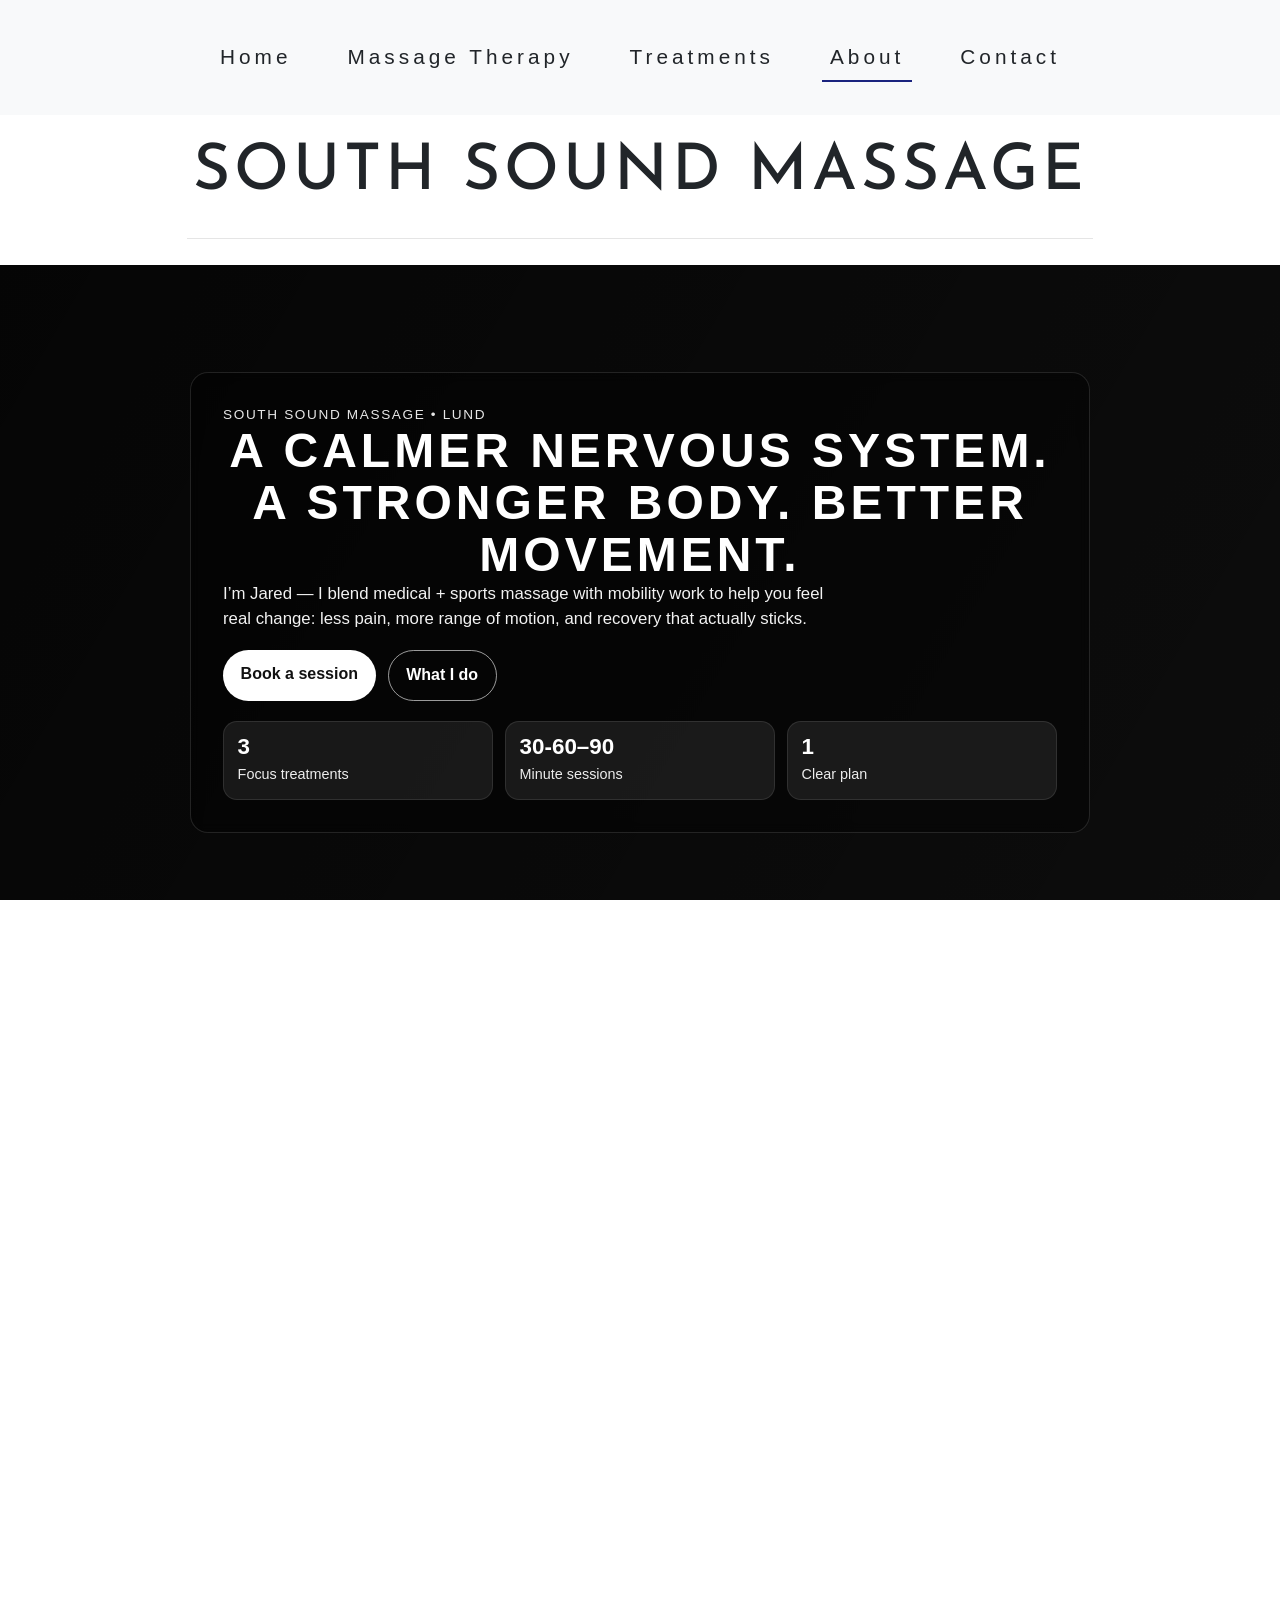
==== commit 291756f5: "fix text" ====
--- a/about.html
+++ b/about.html
@@ -95,10 +95,10 @@
           <div class="about-stats" role="list" aria-label="Highlights">
             <div class="about-stat" role="listitem">
               <span class="about-stat__num">3</span>
-              <span class="about-stat__label">Focus tracks</span>
+              <span class="about-stat__label">Focus treatments</span>
             </div>
             <div class="about-stat" role="listitem">
-              <span class="about-stat__num">60–90</span>
+              <span class="about-stat__num">30-60–90</span>
               <span class="about-stat__label">Minute sessions</span>
             </div>
             <div class="about-stat" role="listitem">
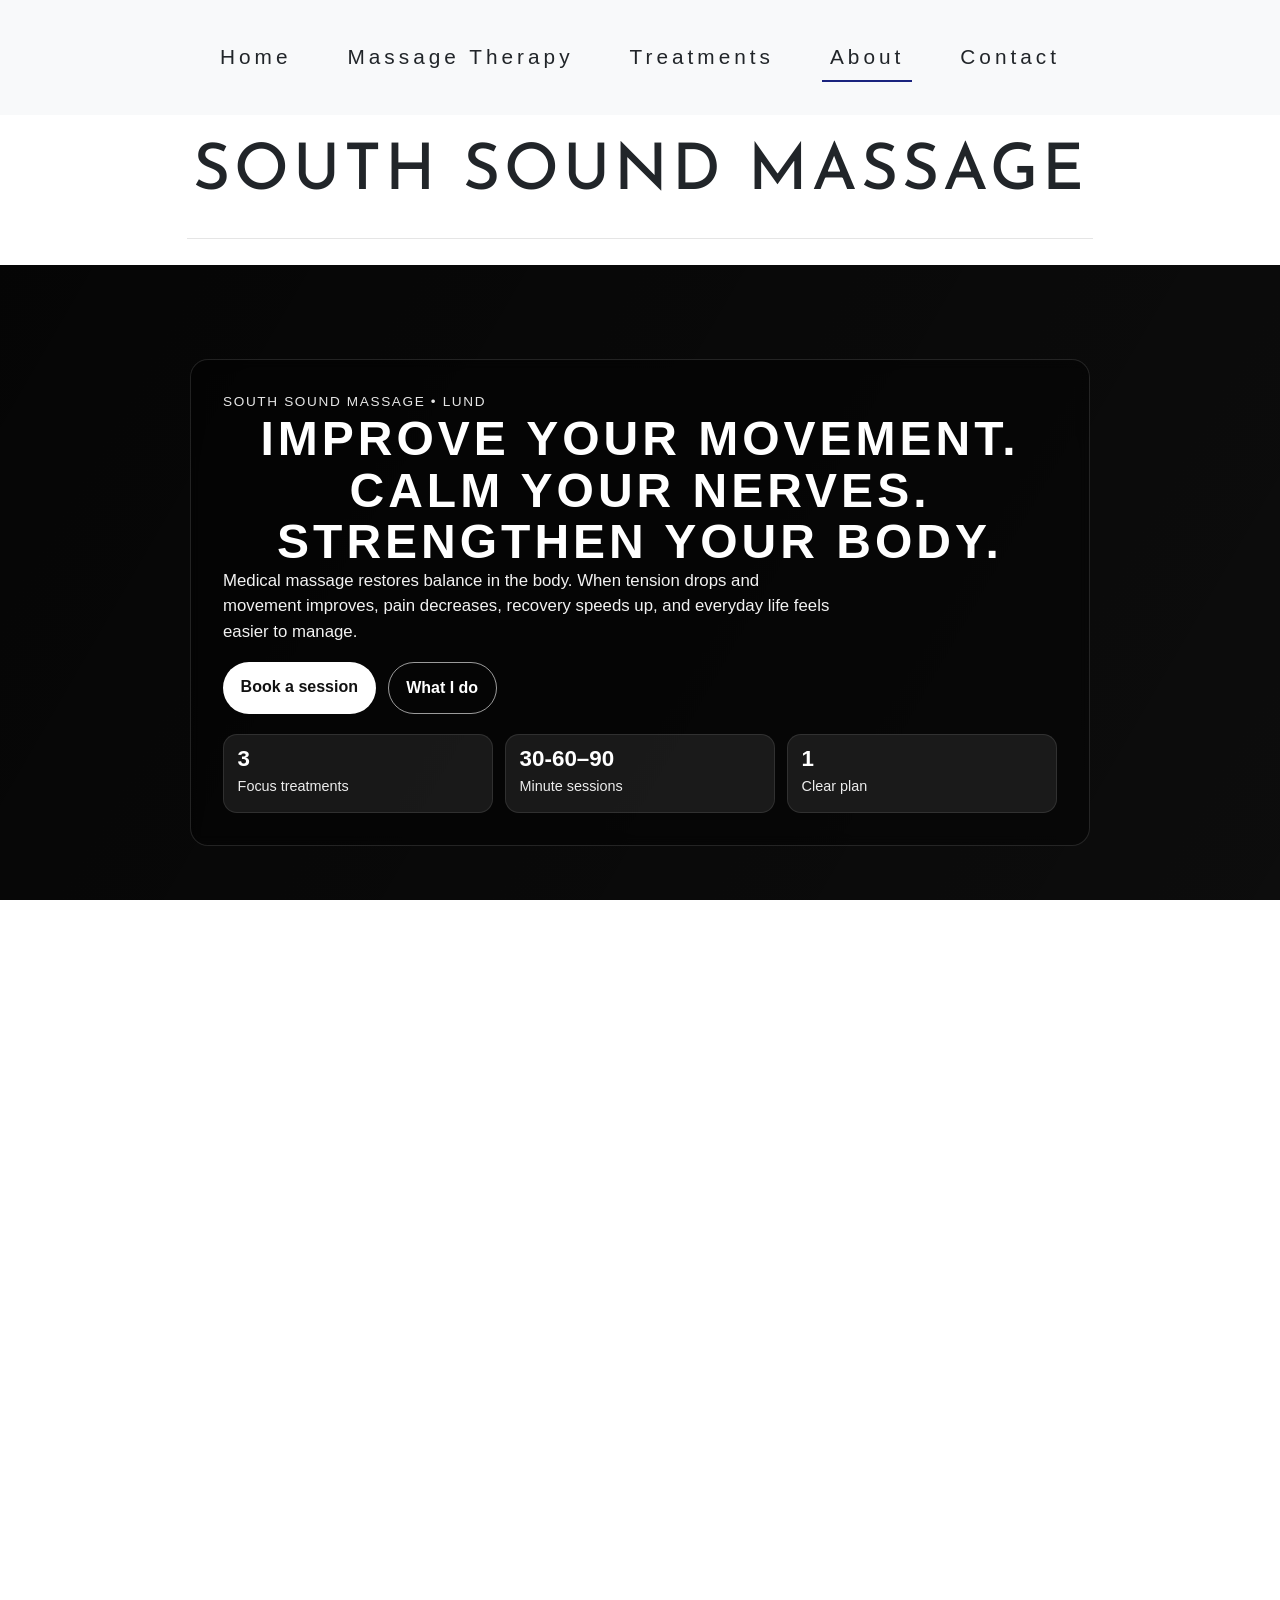
==== commit d446e70e: "edit texts" ====
--- a/about.html
+++ b/about.html
@@ -81,12 +81,10 @@
 
         <div class="about-hero__content">
           <p class="about-kicker">South Sound Massage • Lund</p>
-          <h2 class="about-title">A calmer nervous system. A stronger body. Better movement.</h2>
+          <h2 class="about-title">Improve your movement.<br> Calm your nerves.<br> Strengthen your body.</h2>
           <p class="about-subtitle">
-            I’m Jared — I blend medical + sports massage with mobility work to help you feel real change:
-            less pain, more range of motion, and recovery that actually sticks.
+           Medical massage restores balance in the body. When tension drops and movement improves, pain decreases, recovery speeds up, and everyday life feels easier to manage.
           </p>
-
           <div class="about-hero__actions">
             <a class="about-btn about-btn--primary" href="contact.html" aria-label="Book a massage">Book a session</a>
             <a class="about-btn about-btn--ghost" href="massage-therapy.html" aria-label="Read about massage therapy">What I do</a>
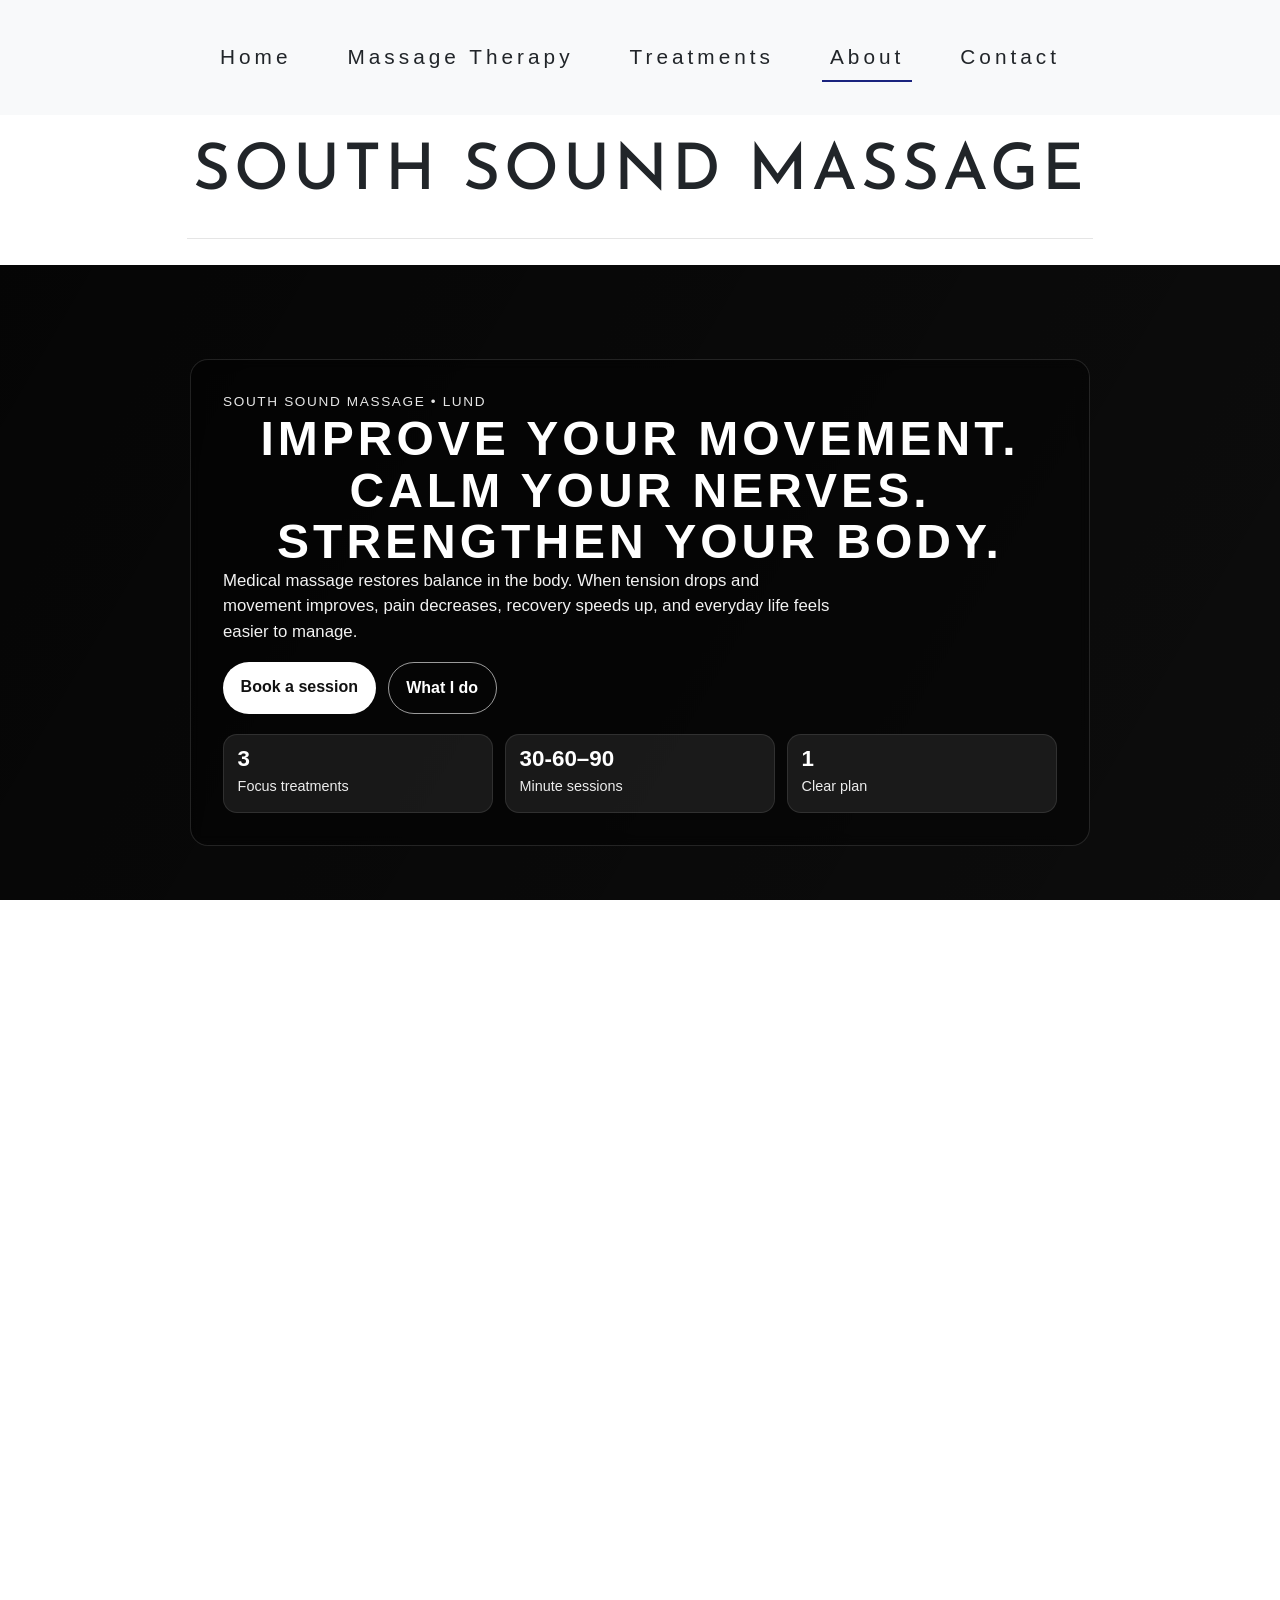
==== commit 4d6c813d: "added svenskimage" ====
--- a/about.html
+++ b/about.html
@@ -135,65 +135,79 @@
         </div>
       </section>
 
-      <!-- ABOUT JARED -->
-      <section class="about-section about-section--jared">
-        <div class="about-container">
-          <div class="jared">
-            <div class="jared-image">
-              <img src="assets/images/blckbackgroundJared.jpeg" alt="Portrait of Jared Middle Calf, massage therapist" />
-            </div>
-
-            <div class="jared-content">
-              <p class="about-kicker">About me</p>
-              <h3>Jared Middle Calf</h3>
-
-              <p class="jared-intro">
-                I’m a massage therapist, movement nerd, and problem-solver at heart.
-                I work best with people who want to understand their bodies — not just silence symptoms.
-              </p>
-
-              <p>
-                My path into massage therapy came from working closely with bodies under load:
-                long workdays, repetitive strain, sports training, stress, and the quiet buildup of tension
-                that happens when life doesn’t slow down.
-              </p>
-
-              <p>
-                I’m especially interested in how the <strong>nervous system</strong> and
-                <strong>movement patterns</strong> shape pain. That’s why my sessions often mix
-                hands-on treatment with mobility work — helping your body relearn what “normal” feels like.
-              </p>
-
-              <p>
-                Outside the treatment room, I value clarity, consistency, and respecting people’s time.
-                In sessions, that means listening closely, working deliberately, and never doing more
-                than your body can actually integrate.
-              </p>
-
-              <div class="jared-values">
-                <div class="jared-value">
-                  <span>🧠</span>
-                  <p>Nervous-system aware treatment</p>
-                </div>
-                <div class="jared-value">
-                  <span>👐</span>
-                  <p>Clear communication & consent</p>
-                </div>
-                <div class="jared-value">
-                  <span>📈</span>
-                  <p>Progress you can feel and track</p>
-                </div>
-              </div>
-
-              <p class="jared-signoff">
-                My goal is simple: help you feel more at home in your body —
-                whether that means moving better, hurting less, or finally relaxing.
-              </p>
-            </div>
-          </div>
-        </div>
-      </section>
-
+<!-- ABOUT JARED -->
+<section class="about-section about-section--jared">
+  <div class="about-container">
+    <div class="jared">
+
+      <div class="jared-image">
+        <div class="about-image-wrapper">
+          <img
+            src="assets/images/blckbackgroundJared.jpeg"
+            alt="Portrait of Jared Middle Calf, massage therapist"
+            class="about-main-image"
+          />
+
+          <!-- Svensk Massage Certification Stamp -->
+          <img
+            src="assets/images/svenskbr.png"
+            alt="Certified through Branschrådet Svensk Massage"
+            class="certification-stamp"
+          />
+        </div>
+      </div>
+
+      <div class="jared-content">
+        <p class="about-kicker">About me</p>
+        <h3>Jared Middle Calf</h3>
+
+        <p class="jared-intro">
+          Certified through Branschrådet Svensk Massage, I’ve worked as a massage therapist for over six years,
+          supporting both private clients and companies across Skåne.
+        </p>
+
+        <p>
+          With a background in industrial work, restaurants, and desk-based jobs,
+          I understand the physical strain modern work places on the body. Massage changed my own life — and today, my work focuses on helping others reduce pain, improve movement, and recover sustainably.
+          Friskvårdsbidrag accepted.
+        </p>
+
+        <p>
+          I’m especially interested in how the <strong>nervous system</strong> and
+          <strong>movement patterns</strong> shape pain. That’s why my sessions often mix
+          hands-on treatment with mobility work — helping your body relearn what “normal” feels like.
+        </p>
+
+        <p>
+          Outside the treatment room, I value clarity, consistency, and respecting people’s time.
+          In sessions, that means listening closely, working deliberately, and never doing more
+          than your body can actually integrate.
+        </p>
+
+        <div class="jared-values">
+          <div class="jared-value">
+            <span>🧠</span>
+            <p>Nervous-system aware treatment</p>
+          </div>
+          <div class="jared-value">
+            <span>👐</span>
+            <p>Clear communication & consent</p>
+          </div>
+          <div class="jared-value">
+            <span>📈</span>
+            <p>Progress you can feel and track</p>
+          </div>
+        </div>
+
+        <p class="jared-signoff">
+          My goal is simple: help you feel more at home in your body —
+          whether that means moving better, hurting less, or finally relaxing.
+        </p>
+      </div>
+
+    </div>
+  </div>
+</section>
       <!-- METHOD -->
       <section class="about-section">
         <div class="about-container">
@@ -227,7 +241,7 @@
       <!-- TRACKS -->
       <section class="about-section about-section--tracks">
         <div class="about-container">
-          <h3 class="about-heading">Choose your track</h3>
+          <h3 class="about-heading">Choose your treatment</h3>
           <p class="about-lead">Same therapist, different focus depending on your life and your body.</p>
 
           <div class="tracks">
--- a/assets/css/about.css
+++ b/assets/css/about.css
@@ -285,12 +285,29 @@
   min-height: 360px;
 }
 
-.jared-image img {
+/* Main portrait only */
+.jared-image .about-main-image {
   width: 100%;
   height: 100%;
   object-fit: cover;
   display: block;
 }
+
+/* Stamp only (do NOT inherit the portrait sizing) */
+.jared-image .certification-stamp {
+  position: absolute;
+  bottom: 16px;
+  right: 16px;
+  width: 84px;
+  height: auto;
+  z-index: 10;
+  pointer-events: none;
+  background: rgba(255, 255, 255, 0.98);
+  padding: 6px;
+  border-radius: 10px;
+  box-shadow: 0 6px 18px rgba(0,0,0,0.2);
+}
+
 
 .jared-content h3 {
   font-size: clamp(1.55rem, 3.6vw, 2rem);
@@ -543,4 +560,38 @@
   width: min(900px, calc(100% - 2rem)) !important;
 }
 
-
+.about-image-wrapper {
+  position: relative;
+  overflow: hidden;   /* ⬅️ THIS was missing / wrong */
+  border-radius: 24px;
+}
+
+
+.about-main-image {
+  width: 100%;
+  height: auto;
+  display: block;
+}
+
+.certification-stamp {
+  position: absolute;
+  bottom: 16px;
+  right: 16px;
+
+  width: 84px;
+  height: auto;
+
+  z-index: 10;               /* force above image */
+  pointer-events: none;     /* behave like a badge, not UI */
+
+  background: rgba(255, 255, 255, 0.98);
+  padding: 6px;
+  border-radius: 10px;
+
+  box-shadow: 0 6px 18px rgba(0,0,0,0.2);
+}
+
+
+
+
+
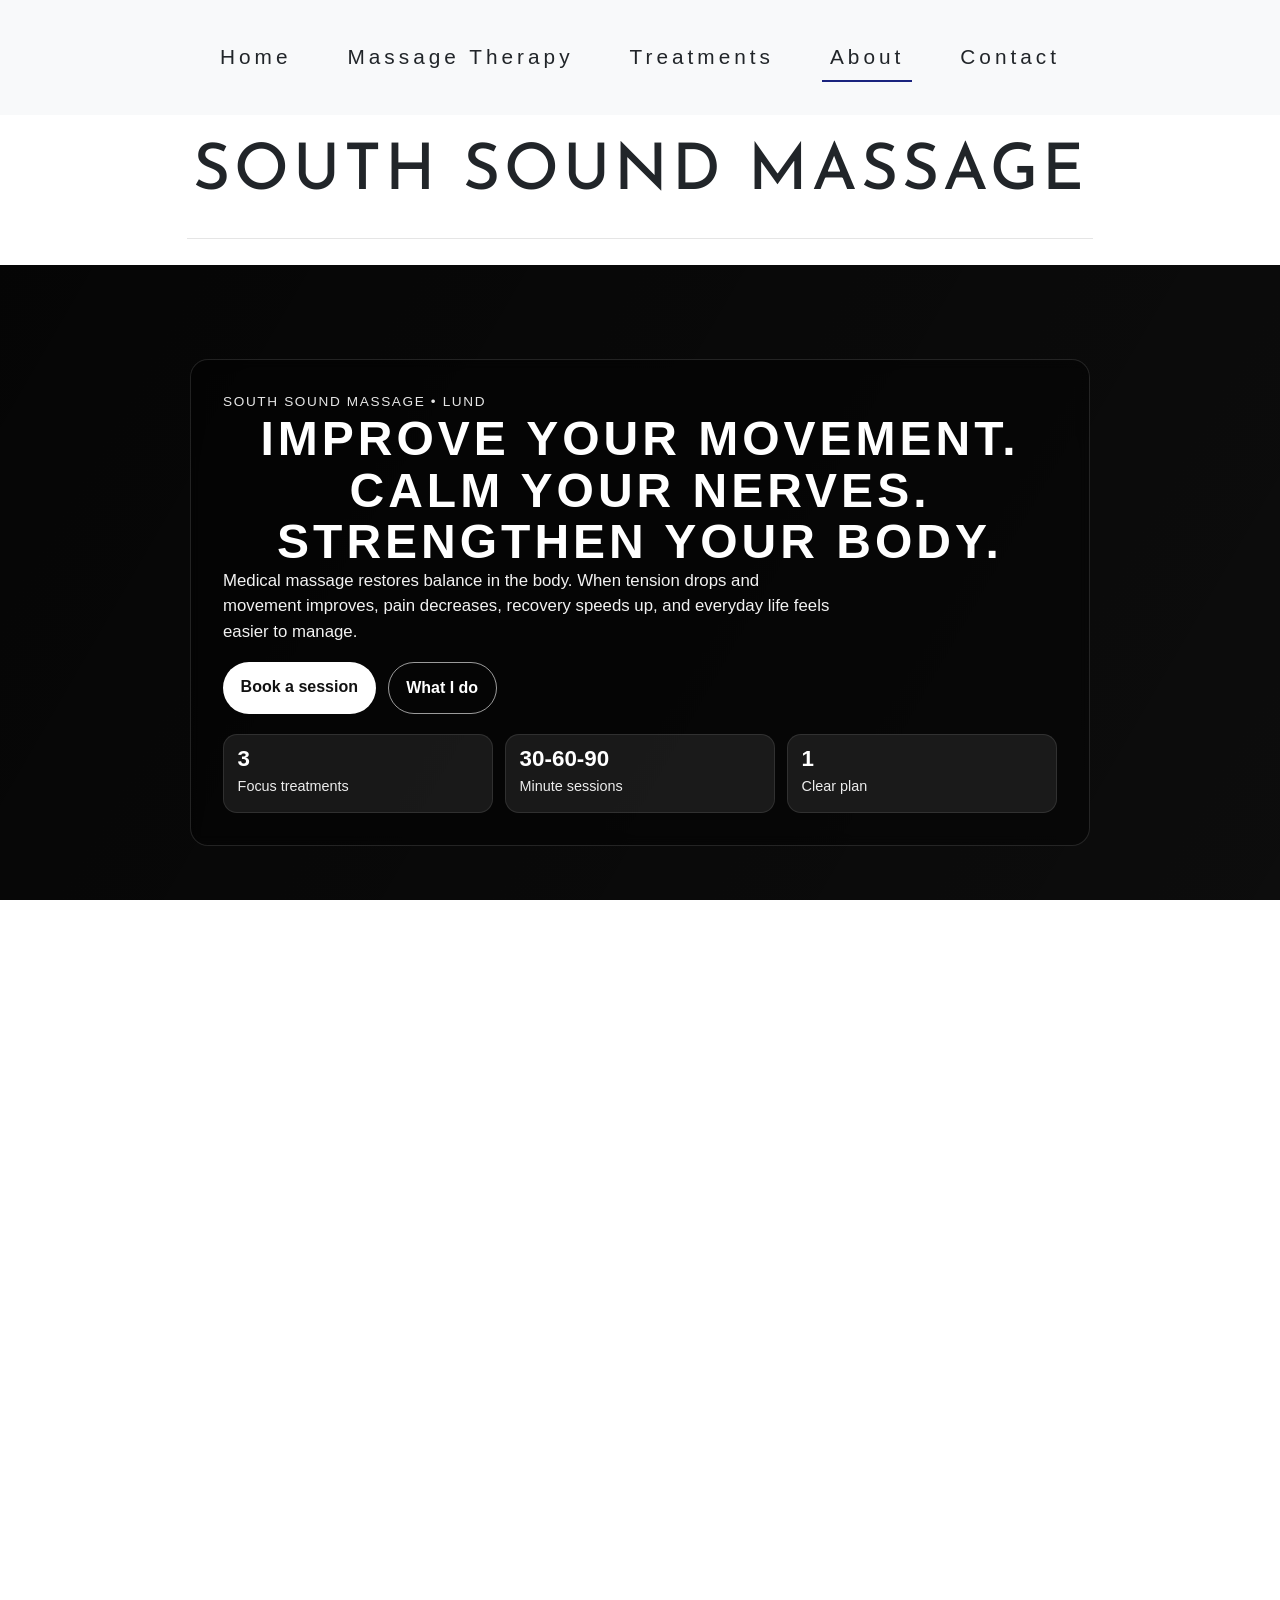
==== commit 08f0b196: "fixed text about" ====
--- a/about.html
+++ b/about.html
@@ -96,7 +96,7 @@
               <span class="about-stat__label">Focus treatments</span>
             </div>
             <div class="about-stat" role="listitem">
-              <span class="about-stat__num">30-60–90</span>
+              <span class="about-stat__num">30-60-90</span>
               <span class="about-stat__label">Minute sessions</span>
             </div>
             <div class="about-stat" role="listitem">
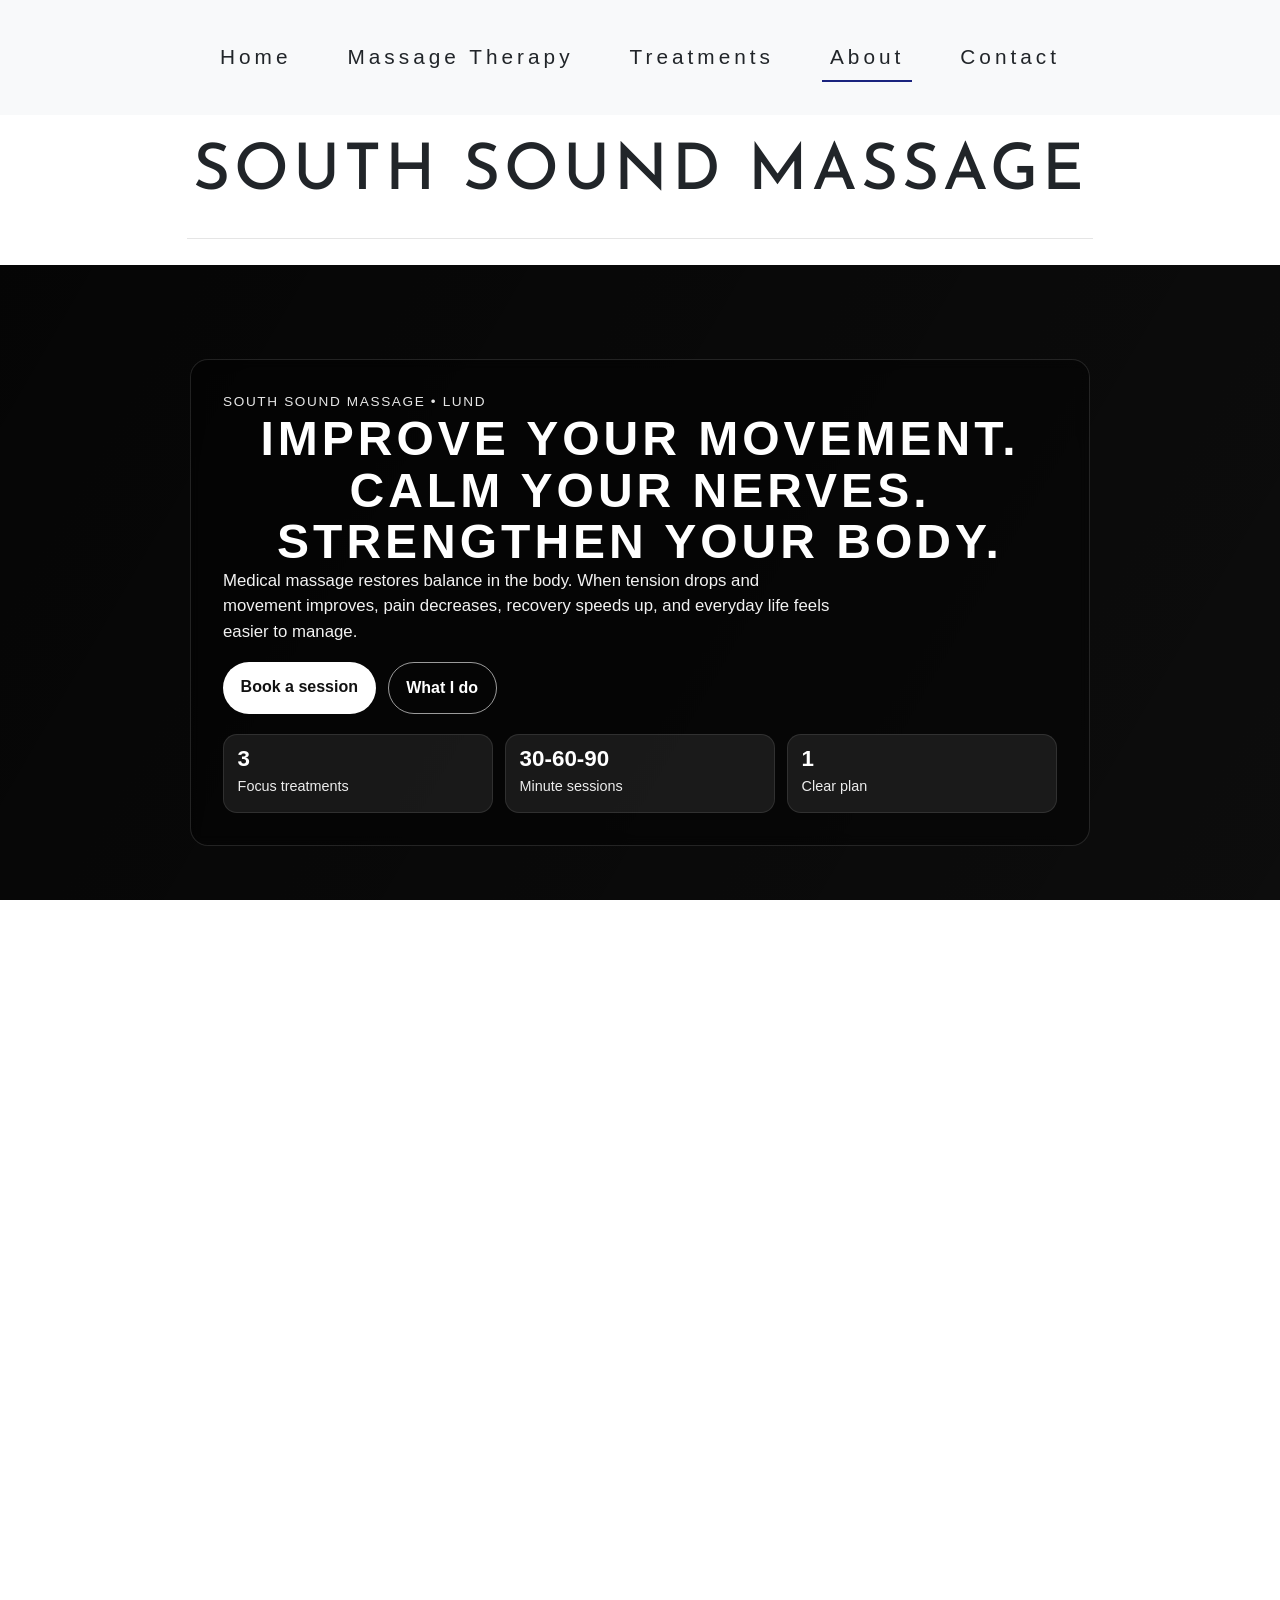
==== commit 02aefc10: "new form and index.html" ====
--- a/about.html
+++ b/about.html
@@ -167,7 +167,7 @@
         </p>
 
         <p>
-          With a background in industrial work, restaurants, and desk-based jobs,
+          With a background in theatre and event production, industrial work, retail managemnet, restaurants, and many desk-jobs,
           I understand the physical strain modern work places on the body. Massage changed my own life — and today, my work focuses on helping others reduce pain, improve movement, and recover sustainably.
           Friskvårdsbidrag accepted.
         </p>
--- a/assets/css/style.css
+++ b/assets/css/style.css
@@ -247,7 +247,7 @@
 
 #cover-text ul li {
     padding: 5px;
-    font-size: 1rem; /* Adjust size for list items */
+    font-size: 1.6rem; /* Adjust size for list items */
     margin: 5px 0; /* Space out list items */
 }
 
@@ -785,3 +785,8 @@
     }
 }
 
+.active {
+    color:#7d0404;
+    display: none;
+}
+
